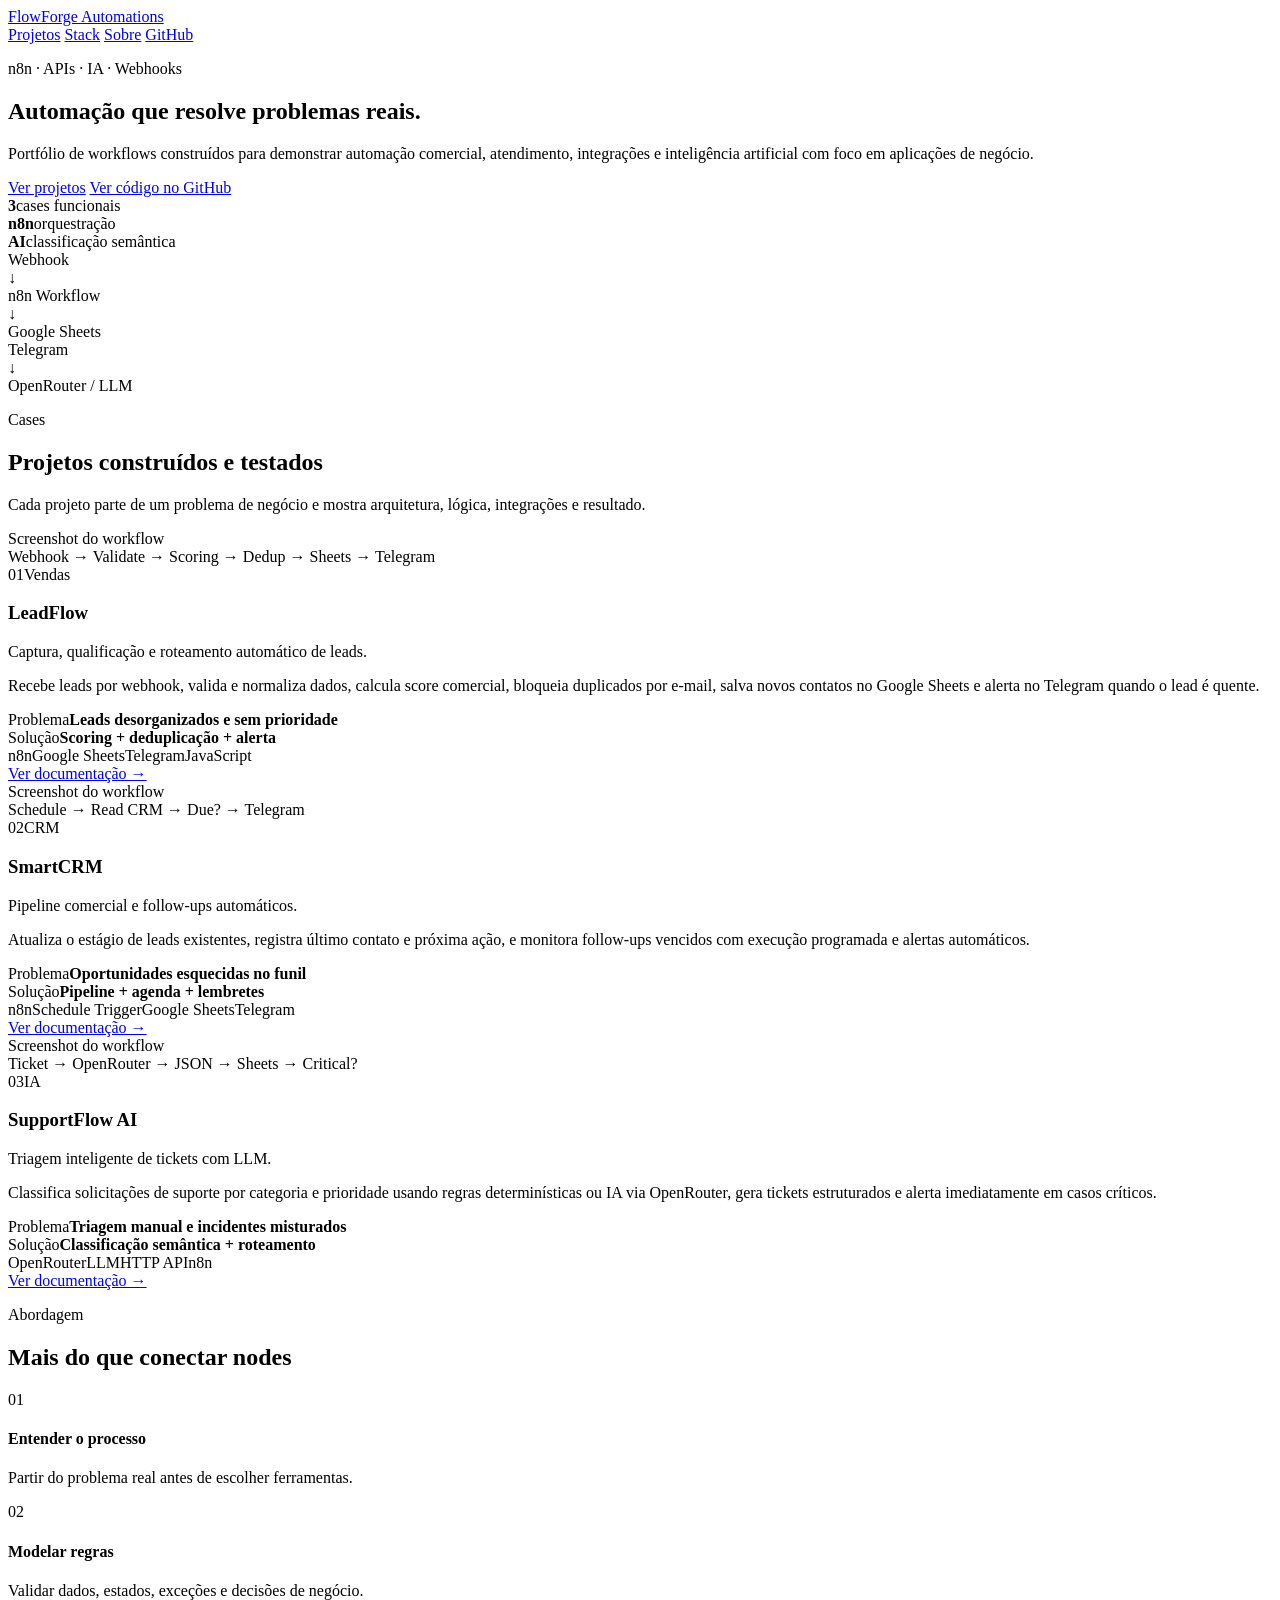
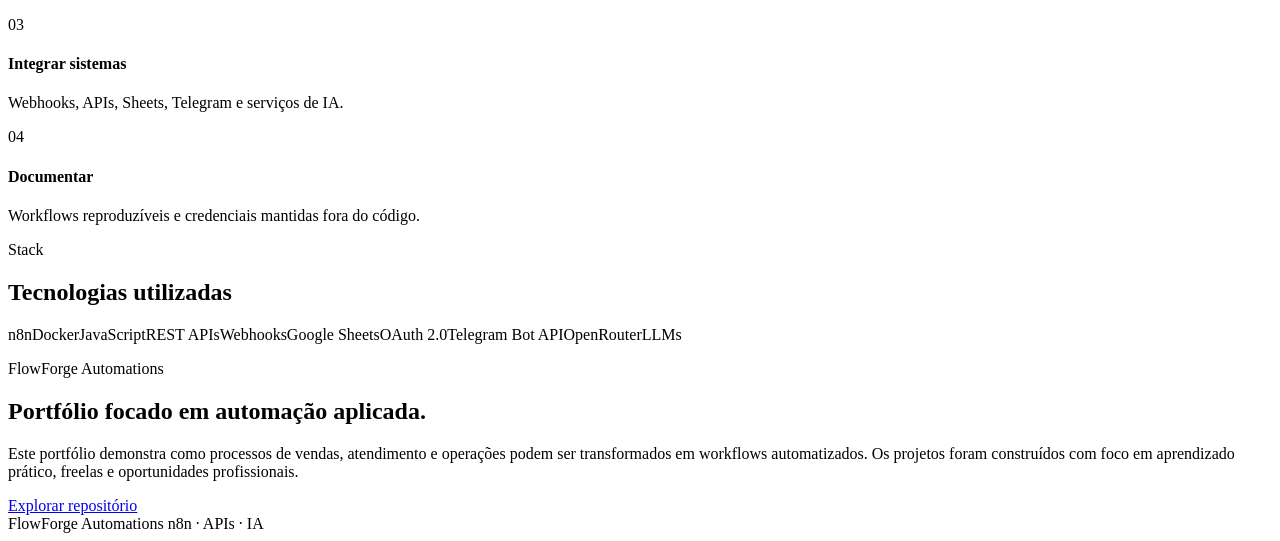
==== index.html @ 67707828 "add FlowForge portfolio website" ====
<!doctype html>
<html lang="pt-BR">
<head>
  <meta charset="utf-8" />
  <meta name="viewport" content="width=device-width, initial-scale=1" />
  <meta name="description" content="FlowForge Automations — portfólio de automações com n8n, integrações, APIs e IA." />
  <title>FlowForge Automations</title>
  <link rel="preconnect" href="https://fonts.googleapis.com">
  <link rel="preconnect" href="https://fonts.gstatic.com" crossorigin>
  <link href="https://fonts.googleapis.com/css2?family=Inter:wght@400;500;600;700;800&display=swap" rel="stylesheet">
  <link rel="stylesheet" href="styles.css" />
</head>
<body>
  <header class="topbar">
    <a class="brand" href="#top">FlowForge <span>Automations</span></a>
    <nav>
      <a href="#projetos">Projetos</a>
      <a href="#stack">Stack</a>
      <a href="#sobre">Sobre</a>
      <a class="nav-cta" href="https://github.com/hugo-flores-alves/portfoliohugodev" target="_blank" rel="noreferrer">GitHub</a>
    </nav>
  </header>

  <main id="top">
    <section class="hero section">
      <div class="hero-copy">
        <p class="eyebrow">n8n · APIs · IA · Webhooks</p>
        <h1>Automação que resolve <span>problemas reais.</span></h1>
        <p class="hero-text">Portfólio de workflows construídos para demonstrar automação comercial, atendimento, integrações e inteligência artificial com foco em aplicações de negócio.</p>
        <div class="hero-actions">
          <a class="button primary" href="#projetos">Ver projetos</a>
          <a class="button ghost" href="https://github.com/hugo-flores-alves/portfoliohugodev" target="_blank" rel="noreferrer">Ver código no GitHub</a>
        </div>
        <div class="hero-stats">
          <div><strong>3</strong><span>cases funcionais</span></div>
          <div><strong>n8n</strong><span>orquestração</span></div>
          <div><strong>AI</strong><span>classificação semântica</span></div>
        </div>
      </div>
      <div class="hero-panel" aria-label="Arquitetura resumida">
        <div class="terminal-head"><span></span><span></span><span></span></div>
        <div class="flow-diagram">
          <div class="flow-node">Webhook</div><div class="flow-arrow">↓</div>
          <div class="flow-node accent">n8n Workflow</div><div class="flow-arrow">↓</div>
          <div class="flow-row"><div class="flow-node small">Google Sheets</div><div class="flow-node small">Telegram</div></div>
          <div class="flow-arrow">↓</div>
          <div class="flow-node ai">OpenRouter / LLM</div>
        </div>
      </div>
    </section>

    <section class="section section-title" id="projetos">
      <p class="eyebrow">Cases</p>
      <h2>Projetos construídos e testados</h2>
      <p>Cada projeto parte de um problema de negócio e mostra arquitetura, lógica, integrações e resultado.</p>
    </section>

    <section class="projects section">
      <article class="project-card featured">
        <div class="project-visual visual-lead">
          <div class="shot-label">Screenshot do workflow</div>
          <div class="mock-flow">Webhook → Validate → Scoring → Dedup → Sheets → Telegram</div>
        </div>
        <div class="project-content">
          <div class="project-topline"><span class="project-index">01</span><span class="badge">Vendas</span></div>
          <h3>LeadFlow</h3>
          <p class="project-subtitle">Captura, qualificação e roteamento automático de leads.</p>
          <p>Recebe leads por webhook, valida e normaliza dados, calcula score comercial, bloqueia duplicados por e-mail, salva novos contatos no Google Sheets e alerta no Telegram quando o lead é quente.</p>
          <div class="case-grid">
            <div><span>Problema</span><strong>Leads desorganizados e sem prioridade</strong></div>
            <div><span>Solução</span><strong>Scoring + deduplicação + alerta</strong></div>
          </div>
          <div class="tags"><span>n8n</span><span>Google Sheets</span><span>Telegram</span><span>JavaScript</span></div>
          <a class="project-link" href="projects/leadflow/" target="_blank">Ver documentação →</a>
        </div>
      </article>

      <article class="project-card">
        <div class="project-visual visual-crm">
          <div class="shot-label">Screenshot do workflow</div>
          <div class="mock-flow">Schedule → Read CRM → Due? → Telegram</div>
        </div>
        <div class="project-content">
          <div class="project-topline"><span class="project-index">02</span><span class="badge">CRM</span></div>
          <h3>SmartCRM</h3>
          <p class="project-subtitle">Pipeline comercial e follow-ups automáticos.</p>
          <p>Atualiza o estágio de leads existentes, registra último contato e próxima ação, e monitora follow-ups vencidos com execução programada e alertas automáticos.</p>
          <div class="case-grid">
            <div><span>Problema</span><strong>Oportunidades esquecidas no funil</strong></div>
            <div><span>Solução</span><strong>Pipeline + agenda + lembretes</strong></div>
          </div>
          <div class="tags"><span>n8n</span><span>Schedule Trigger</span><span>Google Sheets</span><span>Telegram</span></div>
          <a class="project-link" href="projects/smartcrm/" target="_blank">Ver documentação →</a>
        </div>
      </article>

      <article class="project-card">
        <div class="project-visual visual-ai">
          <div class="shot-label">Screenshot do workflow</div>
          <div class="mock-flow">Ticket → OpenRouter → JSON → Sheets → Critical?</div>
        </div>
        <div class="project-content">
          <div class="project-topline"><span class="project-index">03</span><span class="badge ai-badge">IA</span></div>
          <h3>SupportFlow AI</h3>
          <p class="project-subtitle">Triagem inteligente de tickets com LLM.</p>
          <p>Classifica solicitações de suporte por categoria e prioridade usando regras determinísticas ou IA via OpenRouter, gera tickets estruturados e alerta imediatamente em casos críticos.</p>
          <div class="case-grid">
            <div><span>Problema</span><strong>Triagem manual e incidentes misturados</strong></div>
            <div><span>Solução</span><strong>Classificação semântica + roteamento</strong></div>
          </div>
          <div class="tags"><span>OpenRouter</span><span>LLM</span><span>HTTP API</span><span>n8n</span></div>
          <a class="project-link" href="projects/supportflow/" target="_blank">Ver documentação →</a>
        </div>
      </article>
    </section>

    <section class="section comparison">
      <div>
        <p class="eyebrow">Abordagem</p>
        <h2>Mais do que conectar nodes</h2>
      </div>
      <div class="comparison-grid">
        <div><span>01</span><h4>Entender o processo</h4><p>Partir do problema real antes de escolher ferramentas.</p></div>
        <div><span>02</span><h4>Modelar regras</h4><p>Validar dados, estados, exceções e decisões de negócio.</p></div>
        <div><span>03</span><h4>Integrar sistemas</h4><p>Webhooks, APIs, Sheets, Telegram e serviços de IA.</p></div>
        <div><span>04</span><h4>Documentar</h4><p>Workflows reproduzíveis e credenciais mantidas fora do código.</p></div>
      </div>
    </section>

    <section class="section stack" id="stack">
      <p class="eyebrow">Stack</p>
      <h2>Tecnologias utilizadas</h2>
      <div class="stack-list">
        <span>n8n</span><span>Docker</span><span>JavaScript</span><span>REST APIs</span><span>Webhooks</span><span>Google Sheets</span><span>OAuth 2.0</span><span>Telegram Bot API</span><span>OpenRouter</span><span>LLMs</span>
      </div>
    </section>

    <section class="section about" id="sobre">
      <div>
        <p class="eyebrow">FlowForge Automations</p>
        <h2>Portfólio focado em automação aplicada.</h2>
      </div>
      <div>
        <p>Este portfólio demonstra como processos de vendas, atendimento e operações podem ser transformados em workflows automatizados. Os projetos foram construídos com foco em aprendizado prático, freelas e oportunidades profissionais.</p>
        <a class="button primary" href="https://github.com/hugo-flores-alves/portfoliohugodev" target="_blank" rel="noreferrer">Explorar repositório</a>
      </div>
    </section>
  </main>

  <footer>
    <span>FlowForge Automations</span>
    <span>n8n · APIs · IA</span>
  </footer>
  <script src="script.js"></script>
</body>
</html>
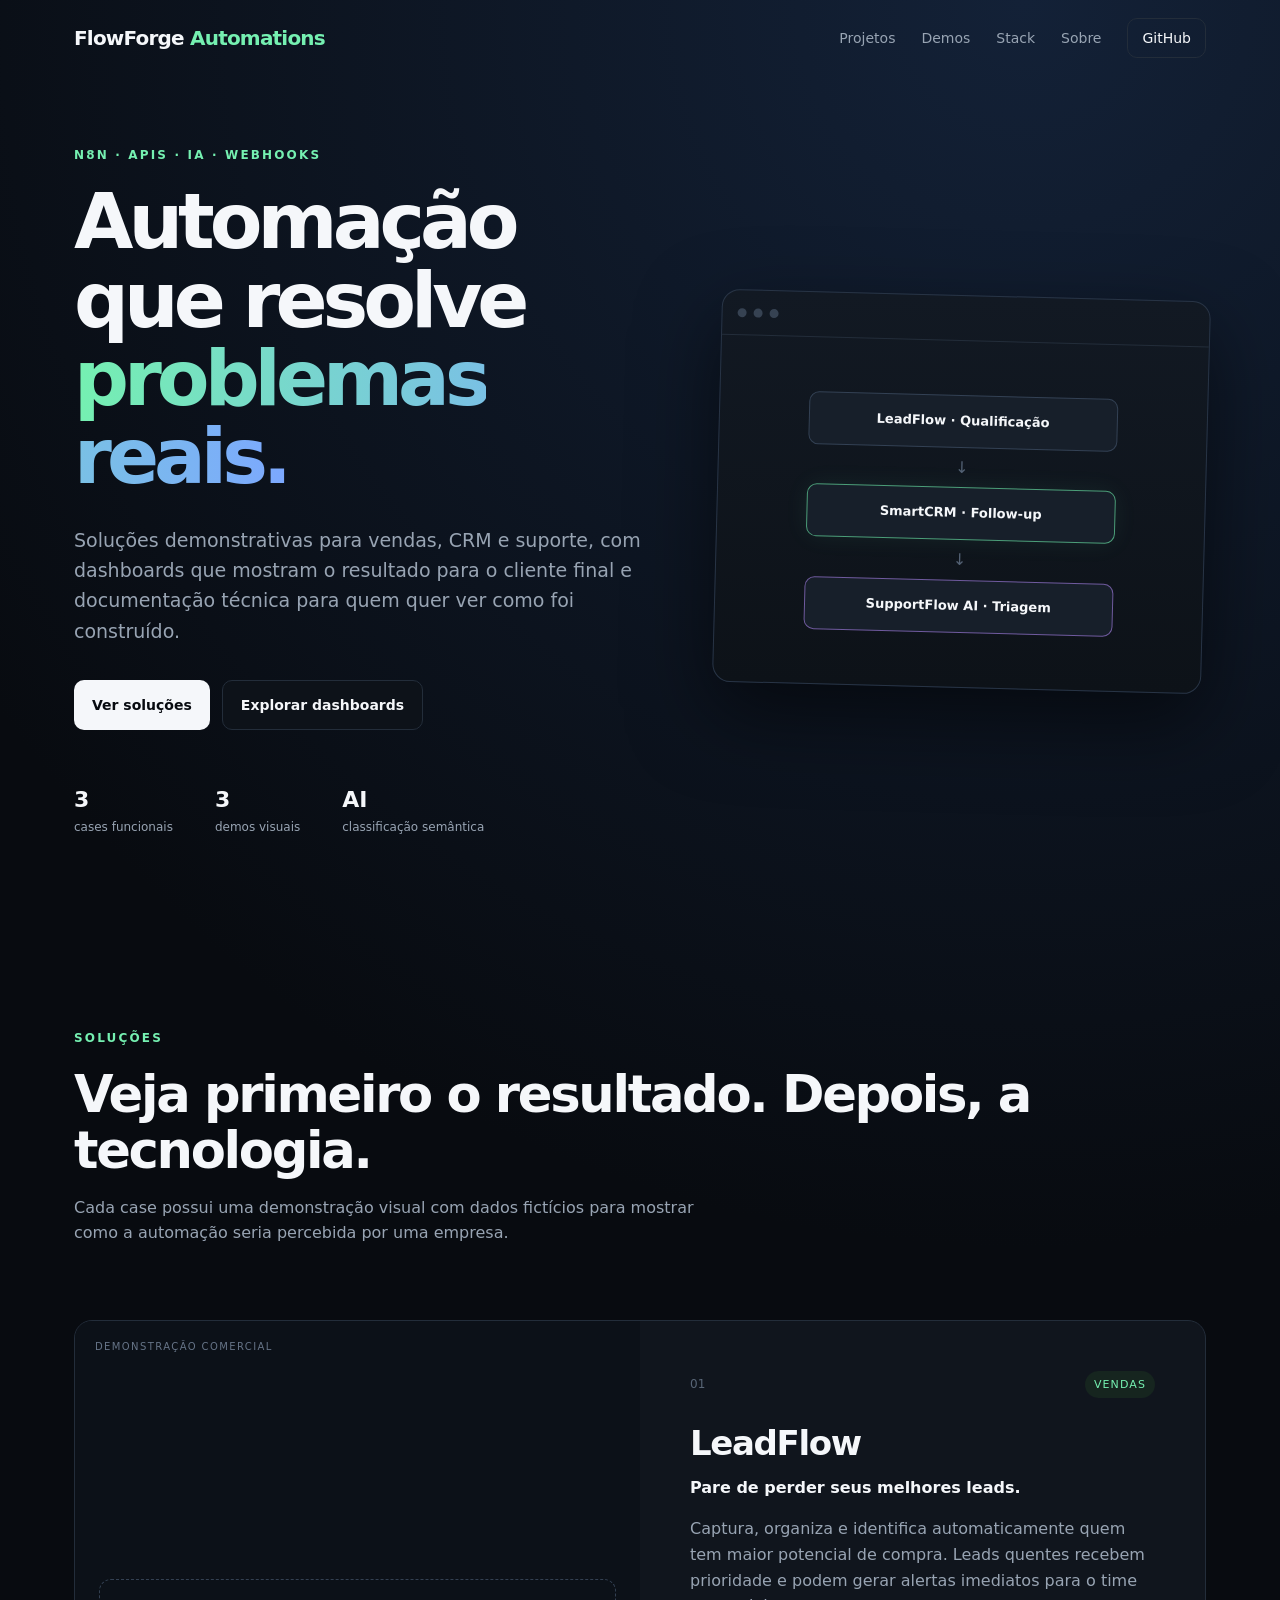
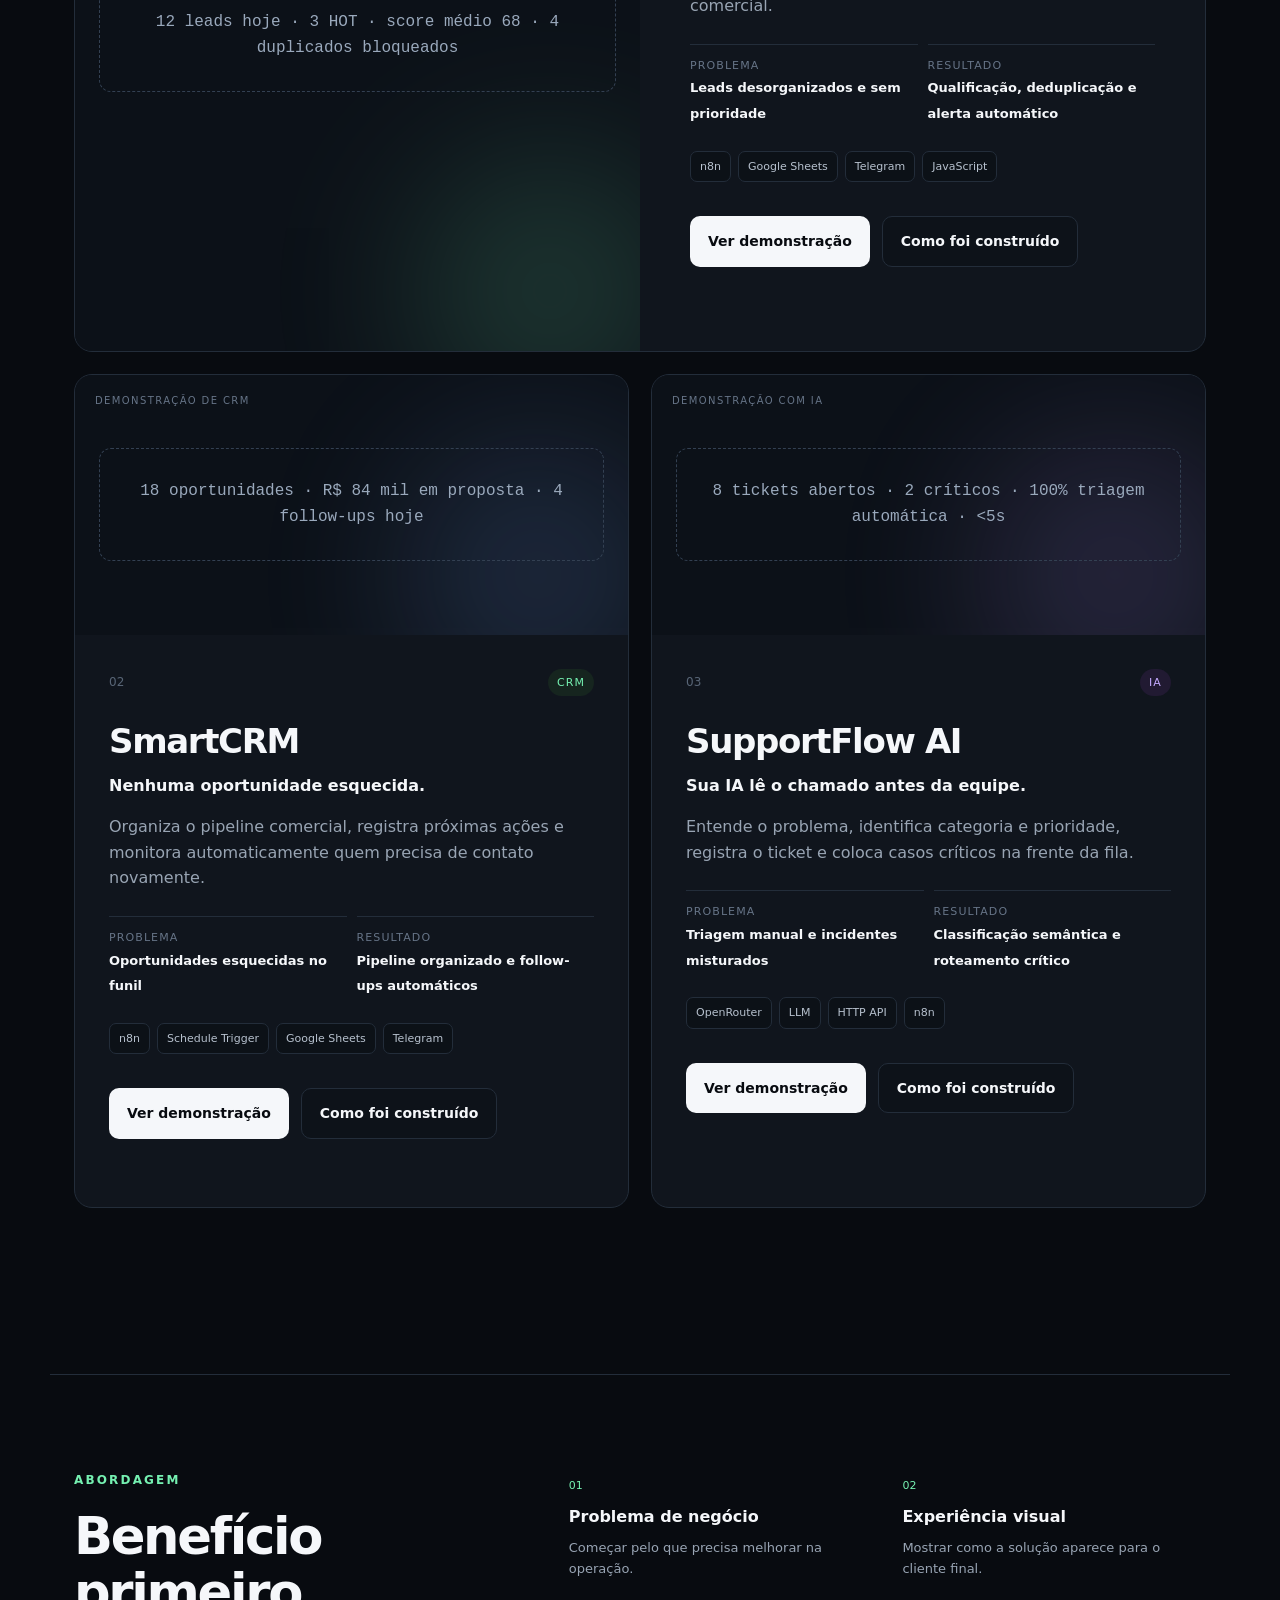
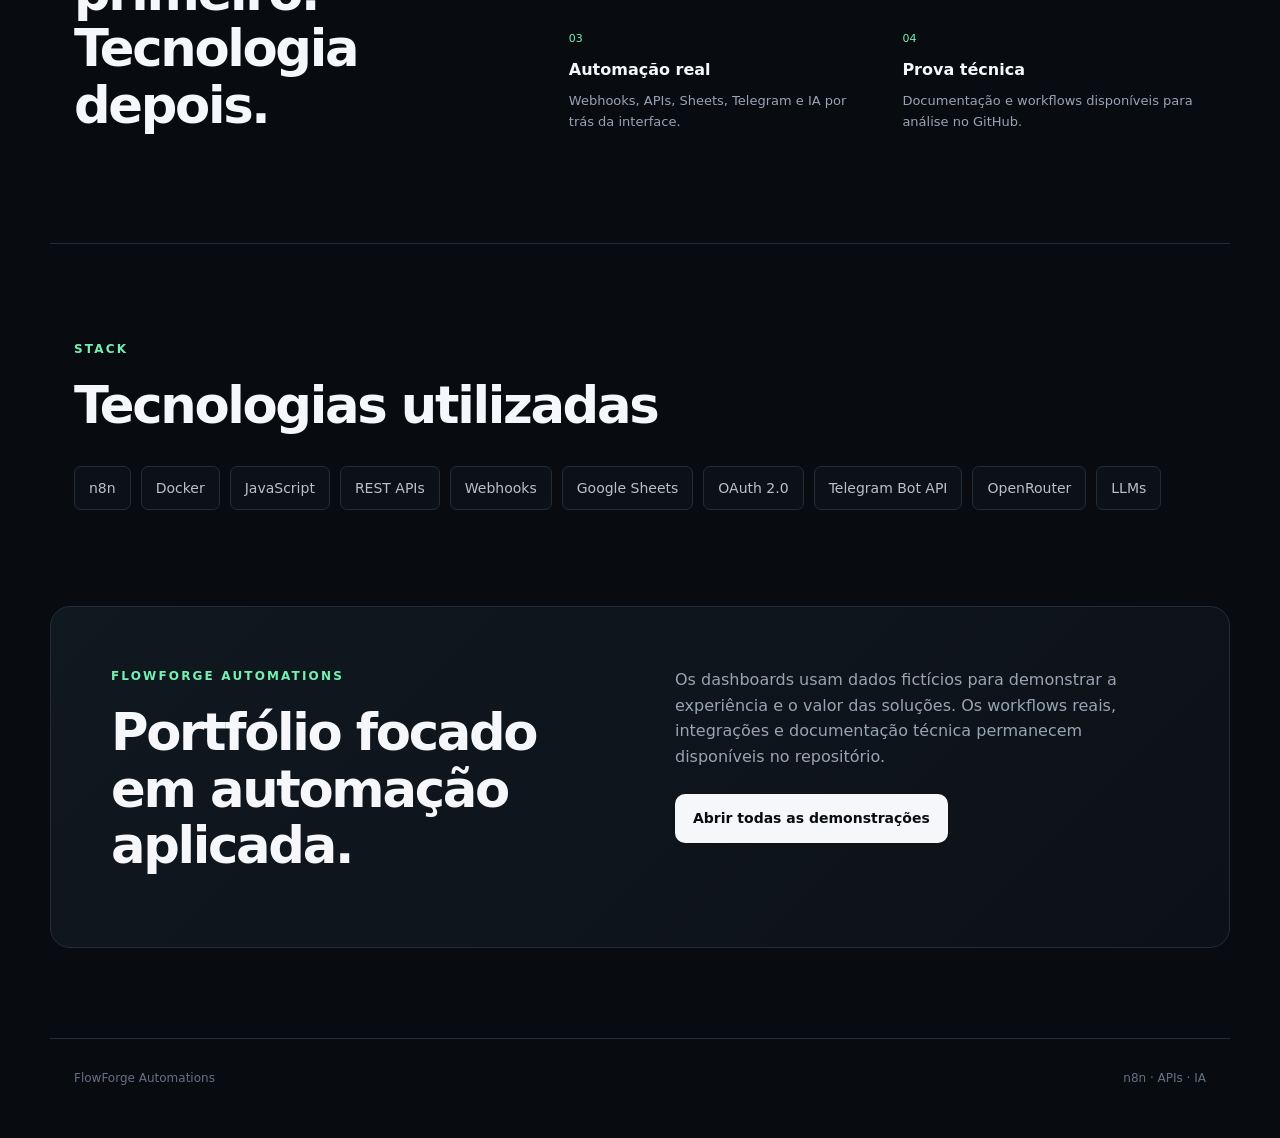
==== commit 79c50426: "integrate interactive dashboards into homepage" ====
--- a/index.html
+++ b/index.html
@@ -15,6 +15,7 @@
     <a class="brand" href="#top">FlowForge <span>Automations</span></a>
     <nav>
       <a href="#projetos">Projetos</a>
+      <a href="demos/">Demos</a>
       <a href="#stack">Stack</a>
       <a href="#sobre">Sobre</a>
       <a class="nav-cta" href="https://github.com/hugo-flores-alves/portfoliohugodev" target="_blank" rel="noreferrer">GitHub</a>
@@ -26,131 +27,117 @@
       <div class="hero-copy">
         <p class="eyebrow">n8n · APIs · IA · Webhooks</p>
         <h1>Automação que resolve <span>problemas reais.</span></h1>
-        <p class="hero-text">Portfólio de workflows construídos para demonstrar automação comercial, atendimento, integrações e inteligência artificial com foco em aplicações de negócio.</p>
+        <p class="hero-text">Soluções demonstrativas para vendas, CRM e suporte, com dashboards que mostram o resultado para o cliente final e documentação técnica para quem quer ver como foi construído.</p>
         <div class="hero-actions">
-          <a class="button primary" href="#projetos">Ver projetos</a>
-          <a class="button ghost" href="https://github.com/hugo-flores-alves/portfoliohugodev" target="_blank" rel="noreferrer">Ver código no GitHub</a>
+          <a class="button primary" href="#projetos">Ver soluções</a>
+          <a class="button ghost" href="demos/">Explorar dashboards</a>
         </div>
         <div class="hero-stats">
           <div><strong>3</strong><span>cases funcionais</span></div>
-          <div><strong>n8n</strong><span>orquestração</span></div>
+          <div><strong>3</strong><span>demos visuais</span></div>
           <div><strong>AI</strong><span>classificação semântica</span></div>
         </div>
       </div>
-      <div class="hero-panel" aria-label="Arquitetura resumida">
+      <div class="hero-panel" aria-label="Resumo das soluções">
         <div class="terminal-head"><span></span><span></span><span></span></div>
         <div class="flow-diagram">
-          <div class="flow-node">Webhook</div><div class="flow-arrow">↓</div>
-          <div class="flow-node accent">n8n Workflow</div><div class="flow-arrow">↓</div>
-          <div class="flow-row"><div class="flow-node small">Google Sheets</div><div class="flow-node small">Telegram</div></div>
-          <div class="flow-arrow">↓</div>
-          <div class="flow-node ai">OpenRouter / LLM</div>
+          <div class="flow-node">LeadFlow · Qualificação</div><div class="flow-arrow">↓</div>
+          <div class="flow-node accent">SmartCRM · Follow-up</div><div class="flow-arrow">↓</div>
+          <div class="flow-node ai">SupportFlow AI · Triagem</div>
         </div>
       </div>
     </section>
 
     <section class="section section-title" id="projetos">
-      <p class="eyebrow">Cases</p>
-      <h2>Projetos construídos e testados</h2>
-      <p>Cada projeto parte de um problema de negócio e mostra arquitetura, lógica, integrações e resultado.</p>
+      <p class="eyebrow">Soluções</p>
+      <h2>Veja primeiro o resultado. Depois, a tecnologia.</h2>
+      <p>Cada case possui uma demonstração visual com dados fictícios para mostrar como a automação seria percebida por uma empresa.</p>
     </section>
 
     <section class="projects section">
       <article class="project-card featured">
         <div class="project-visual visual-lead">
-          <div class="shot-label">Screenshot do workflow</div>
-          <div class="mock-flow">Webhook → Validate → Scoring → Dedup → Sheets → Telegram</div>
+          <div class="shot-label">Demonstração comercial</div>
+          <div class="mock-flow">12 leads hoje · 3 HOT · score médio 68 · 4 duplicados bloqueados</div>
         </div>
         <div class="project-content">
           <div class="project-topline"><span class="project-index">01</span><span class="badge">Vendas</span></div>
           <h3>LeadFlow</h3>
-          <p class="project-subtitle">Captura, qualificação e roteamento automático de leads.</p>
-          <p>Recebe leads por webhook, valida e normaliza dados, calcula score comercial, bloqueia duplicados por e-mail, salva novos contatos no Google Sheets e alerta no Telegram quando o lead é quente.</p>
+          <p class="project-subtitle">Pare de perder seus melhores leads.</p>
+          <p>Captura, organiza e identifica automaticamente quem tem maior potencial de compra. Leads quentes recebem prioridade e podem gerar alertas imediatos para o time comercial.</p>
           <div class="case-grid">
             <div><span>Problema</span><strong>Leads desorganizados e sem prioridade</strong></div>
-            <div><span>Solução</span><strong>Scoring + deduplicação + alerta</strong></div>
+            <div><span>Resultado</span><strong>Qualificação, deduplicação e alerta automático</strong></div>
           </div>
           <div class="tags"><span>n8n</span><span>Google Sheets</span><span>Telegram</span><span>JavaScript</span></div>
-          <a class="project-link" href="projects/leadflow/" target="_blank">Ver documentação →</a>
+          <div class="hero-actions">
+            <a class="button primary" href="demos/leadflow.html">Ver demonstração</a>
+            <a class="button ghost" href="projects/leadflow/" target="_blank">Como foi construído</a>
+          </div>
         </div>
       </article>
 
       <article class="project-card">
         <div class="project-visual visual-crm">
-          <div class="shot-label">Screenshot do workflow</div>
-          <div class="mock-flow">Schedule → Read CRM → Due? → Telegram</div>
+          <div class="shot-label">Demonstração de CRM</div>
+          <div class="mock-flow">18 oportunidades · R$ 84 mil em proposta · 4 follow-ups hoje</div>
         </div>
         <div class="project-content">
           <div class="project-topline"><span class="project-index">02</span><span class="badge">CRM</span></div>
           <h3>SmartCRM</h3>
-          <p class="project-subtitle">Pipeline comercial e follow-ups automáticos.</p>
-          <p>Atualiza o estágio de leads existentes, registra último contato e próxima ação, e monitora follow-ups vencidos com execução programada e alertas automáticos.</p>
+          <p class="project-subtitle">Nenhuma oportunidade esquecida.</p>
+          <p>Organiza o pipeline comercial, registra próximas ações e monitora automaticamente quem precisa de contato novamente.</p>
           <div class="case-grid">
             <div><span>Problema</span><strong>Oportunidades esquecidas no funil</strong></div>
-            <div><span>Solução</span><strong>Pipeline + agenda + lembretes</strong></div>
+            <div><span>Resultado</span><strong>Pipeline organizado e follow-ups automáticos</strong></div>
           </div>
           <div class="tags"><span>n8n</span><span>Schedule Trigger</span><span>Google Sheets</span><span>Telegram</span></div>
-          <a class="project-link" href="projects/smartcrm/" target="_blank">Ver documentação →</a>
+          <div class="hero-actions">
+            <a class="button primary" href="demos/smartcrm.html">Ver demonstração</a>
+            <a class="button ghost" href="projects/smartcrm/" target="_blank">Como foi construído</a>
+          </div>
         </div>
       </article>
 
       <article class="project-card">
         <div class="project-visual visual-ai">
-          <div class="shot-label">Screenshot do workflow</div>
-          <div class="mock-flow">Ticket → OpenRouter → JSON → Sheets → Critical?</div>
+          <div class="shot-label">Demonstração com IA</div>
+          <div class="mock-flow">8 tickets abertos · 2 críticos · 100% triagem automática · &lt;5s</div>
         </div>
         <div class="project-content">
           <div class="project-topline"><span class="project-index">03</span><span class="badge ai-badge">IA</span></div>
           <h3>SupportFlow AI</h3>
-          <p class="project-subtitle">Triagem inteligente de tickets com LLM.</p>
-          <p>Classifica solicitações de suporte por categoria e prioridade usando regras determinísticas ou IA via OpenRouter, gera tickets estruturados e alerta imediatamente em casos críticos.</p>
+          <p class="project-subtitle">Sua IA lê o chamado antes da equipe.</p>
+          <p>Entende o problema, identifica categoria e prioridade, registra o ticket e coloca casos críticos na frente da fila.</p>
           <div class="case-grid">
             <div><span>Problema</span><strong>Triagem manual e incidentes misturados</strong></div>
-            <div><span>Solução</span><strong>Classificação semântica + roteamento</strong></div>
+            <div><span>Resultado</span><strong>Classificação semântica e roteamento crítico</strong></div>
           </div>
           <div class="tags"><span>OpenRouter</span><span>LLM</span><span>HTTP API</span><span>n8n</span></div>
-          <a class="project-link" href="projects/supportflow/" target="_blank">Ver documentação →</a>
+          <div class="hero-actions">
+            <a class="button primary" href="demos/supportflow.html">Ver demonstração</a>
+            <a class="button ghost" href="projects/supportflow/" target="_blank">Como foi construído</a>
+          </div>
         </div>
       </article>
     </section>
 
     <section class="section comparison">
-      <div>
-        <p class="eyebrow">Abordagem</p>
-        <h2>Mais do que conectar nodes</h2>
-      </div>
+      <div><p class="eyebrow">Abordagem</p><h2>Benefício primeiro. Tecnologia depois.</h2></div>
       <div class="comparison-grid">
-        <div><span>01</span><h4>Entender o processo</h4><p>Partir do problema real antes de escolher ferramentas.</p></div>
-        <div><span>02</span><h4>Modelar regras</h4><p>Validar dados, estados, exceções e decisões de negócio.</p></div>
-        <div><span>03</span><h4>Integrar sistemas</h4><p>Webhooks, APIs, Sheets, Telegram e serviços de IA.</p></div>
-        <div><span>04</span><h4>Documentar</h4><p>Workflows reproduzíveis e credenciais mantidas fora do código.</p></div>
+        <div><span>01</span><h4>Problema de negócio</h4><p>Começar pelo que precisa melhorar na operação.</p></div>
+        <div><span>02</span><h4>Experiência visual</h4><p>Mostrar como a solução aparece para o cliente final.</p></div>
+        <div><span>03</span><h4>Automação real</h4><p>Webhooks, APIs, Sheets, Telegram e IA por trás da interface.</p></div>
+        <div><span>04</span><h4>Prova técnica</h4><p>Documentação e workflows disponíveis para análise no GitHub.</p></div>
       </div>
     </section>
 
-    <section class="section stack" id="stack">
-      <p class="eyebrow">Stack</p>
-      <h2>Tecnologias utilizadas</h2>
-      <div class="stack-list">
-        <span>n8n</span><span>Docker</span><span>JavaScript</span><span>REST APIs</span><span>Webhooks</span><span>Google Sheets</span><span>OAuth 2.0</span><span>Telegram Bot API</span><span>OpenRouter</span><span>LLMs</span>
-      </div>
-    </section>
+    <section class="section stack" id="stack"><p class="eyebrow">Stack</p><h2>Tecnologias utilizadas</h2><div class="stack-list"><span>n8n</span><span>Docker</span><span>JavaScript</span><span>REST APIs</span><span>Webhooks</span><span>Google Sheets</span><span>OAuth 2.0</span><span>Telegram Bot API</span><span>OpenRouter</span><span>LLMs</span></div></section>
 
-    <section class="section about" id="sobre">
-      <div>
-        <p class="eyebrow">FlowForge Automations</p>
-        <h2>Portfólio focado em automação aplicada.</h2>
-      </div>
-      <div>
-        <p>Este portfólio demonstra como processos de vendas, atendimento e operações podem ser transformados em workflows automatizados. Os projetos foram construídos com foco em aprendizado prático, freelas e oportunidades profissionais.</p>
-        <a class="button primary" href="https://github.com/hugo-flores-alves/portfoliohugodev" target="_blank" rel="noreferrer">Explorar repositório</a>
-      </div>
-    </section>
+    <section class="section about" id="sobre"><div><p class="eyebrow">FlowForge Automations</p><h2>Portfólio focado em automação aplicada.</h2></div><div><p>Os dashboards usam dados fictícios para demonstrar a experiência e o valor das soluções. Os workflows reais, integrações e documentação técnica permanecem disponíveis no repositório.</p><a class="button primary" href="demos/">Abrir todas as demonstrações</a></div></section>
   </main>
 
-  <footer>
-    <span>FlowForge Automations</span>
-    <span>n8n · APIs · IA</span>
-  </footer>
+  <footer><span>FlowForge Automations</span><span>n8n · APIs · IA</span></footer>
   <script src="script.js"></script>
 </body>
 </html>
--- a/styles.css
+++ b/styles.css
@@ -0,0 +1 @@
+:root{--bg:#080b10;--surface:#10151d;--surface2:#151c26;--text:#f5f7fa;--muted:#98a4b3;--line:#232d3a;--green:#75f0b1;--blue:#7ca8ff;--violet:#b595ff;--max:1180px}*{box-sizing:border-box}html{scroll-behavior:smooth}body{margin:0;background:radial-gradient(circle at 80% 0%,#132137 0,transparent 28%),var(--bg);color:var(--text);font-family:Inter,system-ui,sans-serif;line-height:1.6}a{color:inherit;text-decoration:none}.topbar{height:76px;max-width:var(--max);margin:auto;display:flex;align-items:center;justify-content:space-between;padding:0 24px;position:relative;z-index:5}.brand{font-weight:800;letter-spacing:-.04em;font-size:20px}.brand span{color:var(--green)}nav{display:flex;gap:26px;align-items:center;color:var(--muted);font-size:14px}nav a:hover{color:var(--text)}.nav-cta{border:1px solid var(--line);padding:8px 14px;border-radius:10px;color:var(--text)}.section{max-width:var(--max);margin:auto;padding:96px 24px}.hero{min-height:720px;display:grid;grid-template-columns:1.08fr .92fr;gap:70px;align-items:center;padding-top:70px}.eyebrow{text-transform:uppercase;letter-spacing:.18em;font-size:12px;font-weight:700;color:var(--green);margin:0 0 18px}.hero h1{font-size:clamp(48px,6vw,78px);line-height:1.02;letter-spacing:-.065em;margin:0 0 28px;max-width:760px}.hero h1 span{background:linear-gradient(90deg,var(--green),var(--blue));-webkit-background-clip:text;color:transparent}.hero-text{font-size:19px;color:var(--muted);max-width:650px}.hero-actions{display:flex;gap:12px;margin:34px 0}.button{display:inline-flex;align-items:center;justify-content:center;padding:13px 18px;border-radius:10px;font-weight:700;font-size:14px}.primary{background:var(--text);color:#080b10}.primary:hover{transform:translateY(-1px)}.ghost{border:1px solid var(--line);background:#0d1219}.hero-stats{display:flex;gap:42px;margin-top:52px}.hero-stats div{display:flex;flex-direction:column}.hero-stats strong{font-size:22px}.hero-stats span{font-size:12px;color:var(--muted)}.hero-panel{background:linear-gradient(180deg,#121923,#0d1218);border:1px solid #283445;border-radius:18px;box-shadow:0 30px 80px #0008;overflow:hidden;transform:rotate(1.5deg)}.terminal-head{height:45px;border-bottom:1px solid var(--line);display:flex;align-items:center;gap:7px;padding:0 15px}.terminal-head span{width:9px;height:9px;background:#364252;border-radius:50%}.flow-diagram{padding:54px 50px;display:flex;flex-direction:column;align-items:center}.flow-node{width:80%;border:1px solid #334154;background:#171f2a;padding:15px 20px;border-radius:10px;text-align:center;font-size:13px;font-weight:600}.flow-node.accent{border-color:#4b9d78;box-shadow:0 0 25px #75f0b112}.flow-node.ai{border-color:#6f5a9e}.flow-node.small{width:47%}.flow-row{display:flex;width:80%;gap:6%;}.flow-arrow{color:#536174;padding:7px}.section-title{padding-bottom:38px}.section-title h2,.comparison h2,.stack h2,.about h2{font-size:clamp(32px,4vw,52px);letter-spacing:-.045em;line-height:1.1;margin:0 0 14px}.section-title>p:last-child{color:var(--muted);max-width:650px}.projects{padding-top:20px;display:grid;grid-template-columns:1fr 1fr;gap:22px}.project-card{background:var(--surface);border:1px solid var(--line);border-radius:18px;overflow:hidden}.project-card.featured{grid-column:1/-1;display:grid;grid-template-columns:1fr 1fr}.project-visual{min-height:260px;padding:24px;background:#0c1118;display:flex;flex-direction:column;justify-content:center;position:relative;overflow:hidden}.featured .project-visual{min-height:500px}.project-visual:after{content:"";position:absolute;width:280px;height:280px;border-radius:50%;filter:blur(80px);opacity:.16;right:-50px;bottom:-80px}.visual-lead:after{background:var(--green)}.visual-crm:after{background:var(--blue)}.visual-ai:after{background:var(--violet)}.shot-label{position:absolute;top:18px;left:20px;color:#667487;text-transform:uppercase;letter-spacing:.14em;font-size:10px}.mock-flow{font-family:ui-monospace,SFMono-Regular,Menlo,monospace;color:#9aa9bc;border:1px dashed #334052;border-radius:12px;padding:30px 18px;text-align:center;position:relative;z-index:1}.project-content{padding:34px}.featured .project-content{padding:50px}.project-topline{display:flex;justify-content:space-between;align-items:center}.project-index{color:#586576;font-size:12px}.badge{font-size:11px;text-transform:uppercase;letter-spacing:.1em;background:#16251f;color:var(--green);padding:5px 9px;border-radius:20px}.ai-badge{background:#211a32;color:#c4aaff}.project-content h3{font-size:34px;letter-spacing:-.04em;margin:18px 0 4px}.project-subtitle{font-weight:600;margin-top:0}.project-content>p:not(.project-subtitle){color:var(--muted)}.case-grid{display:grid;grid-template-columns:1fr 1fr;gap:10px;margin:25px 0}.case-grid div{border-top:1px solid var(--line);padding-top:12px}.case-grid span{display:block;color:#667487;font-size:11px;text-transform:uppercase;letter-spacing:.1em}.case-grid strong{font-size:13px}.tags{display:flex;flex-wrap:wrap;gap:7px;margin:20px 0}.tags span,.stack-list span{border:1px solid var(--line);background:#0c1117;border-radius:7px;padding:6px 9px;font-size:11px;color:#b7c1ce}.project-link{font-size:13px;font-weight:700;color:var(--green)}.comparison{margin-top:70px;border-top:1px solid var(--line);display:grid;grid-template-columns:.8fr 1.2fr;gap:70px}.comparison-grid{display:grid;grid-template-columns:1fr 1fr;gap:30px}.comparison-grid span{color:var(--green);font-size:11px}.comparison-grid h4{margin:8px 0;font-size:16px}.comparison-grid p{color:var(--muted);font-size:13px;margin:0}.stack{border-top:1px solid var(--line)}.stack-list{display:flex;flex-wrap:wrap;gap:10px;margin-top:32px}.stack-list span{font-size:14px;padding:10px 14px}.about{display:grid;grid-template-columns:1fr 1fr;gap:70px;background:linear-gradient(135deg,#101820,#0c1117);border:1px solid var(--line);border-radius:20px;margin-bottom:90px;padding:60px}.about>div:last-child p{color:var(--muted);margin:0 0 25px}footer{max-width:var(--max);margin:auto;padding:30px 24px 50px;border-top:1px solid var(--line);display:flex;justify-content:space-between;color:#657182;font-size:12px}@media(max-width:850px){nav a:not(.nav-cta){display:none}.hero{grid-template-columns:1fr;min-height:auto;padding-top:70px}.hero-panel{transform:none}.projects{grid-template-columns:1fr}.project-card.featured{display:block}.project-card.featured{grid-column:auto}.featured .project-visual{min-height:300px}.comparison,.about{grid-template-columns:1fr}.comparison-grid{grid-template-columns:1fr 1fr}.hero-stats{gap:20px;justify-content:space-between}.section{padding-top:70px;padding-bottom:70px}}@media(max-width:520px){.hero h1{font-size:46px}.hero-actions{flex-direction:column}.hero-stats{flex-wrap:wrap}.projects{padding-left:14px;padding-right:14px}.project-content,.featured .project-content{padding:26px}.case-grid,.comparison-grid{grid-template-columns:1fr}.about{margin:20px 14px 60px;padding:34px 24px}.flow-diagram{padding:40px 20px}.flow-node,.flow-row{width:94%}}
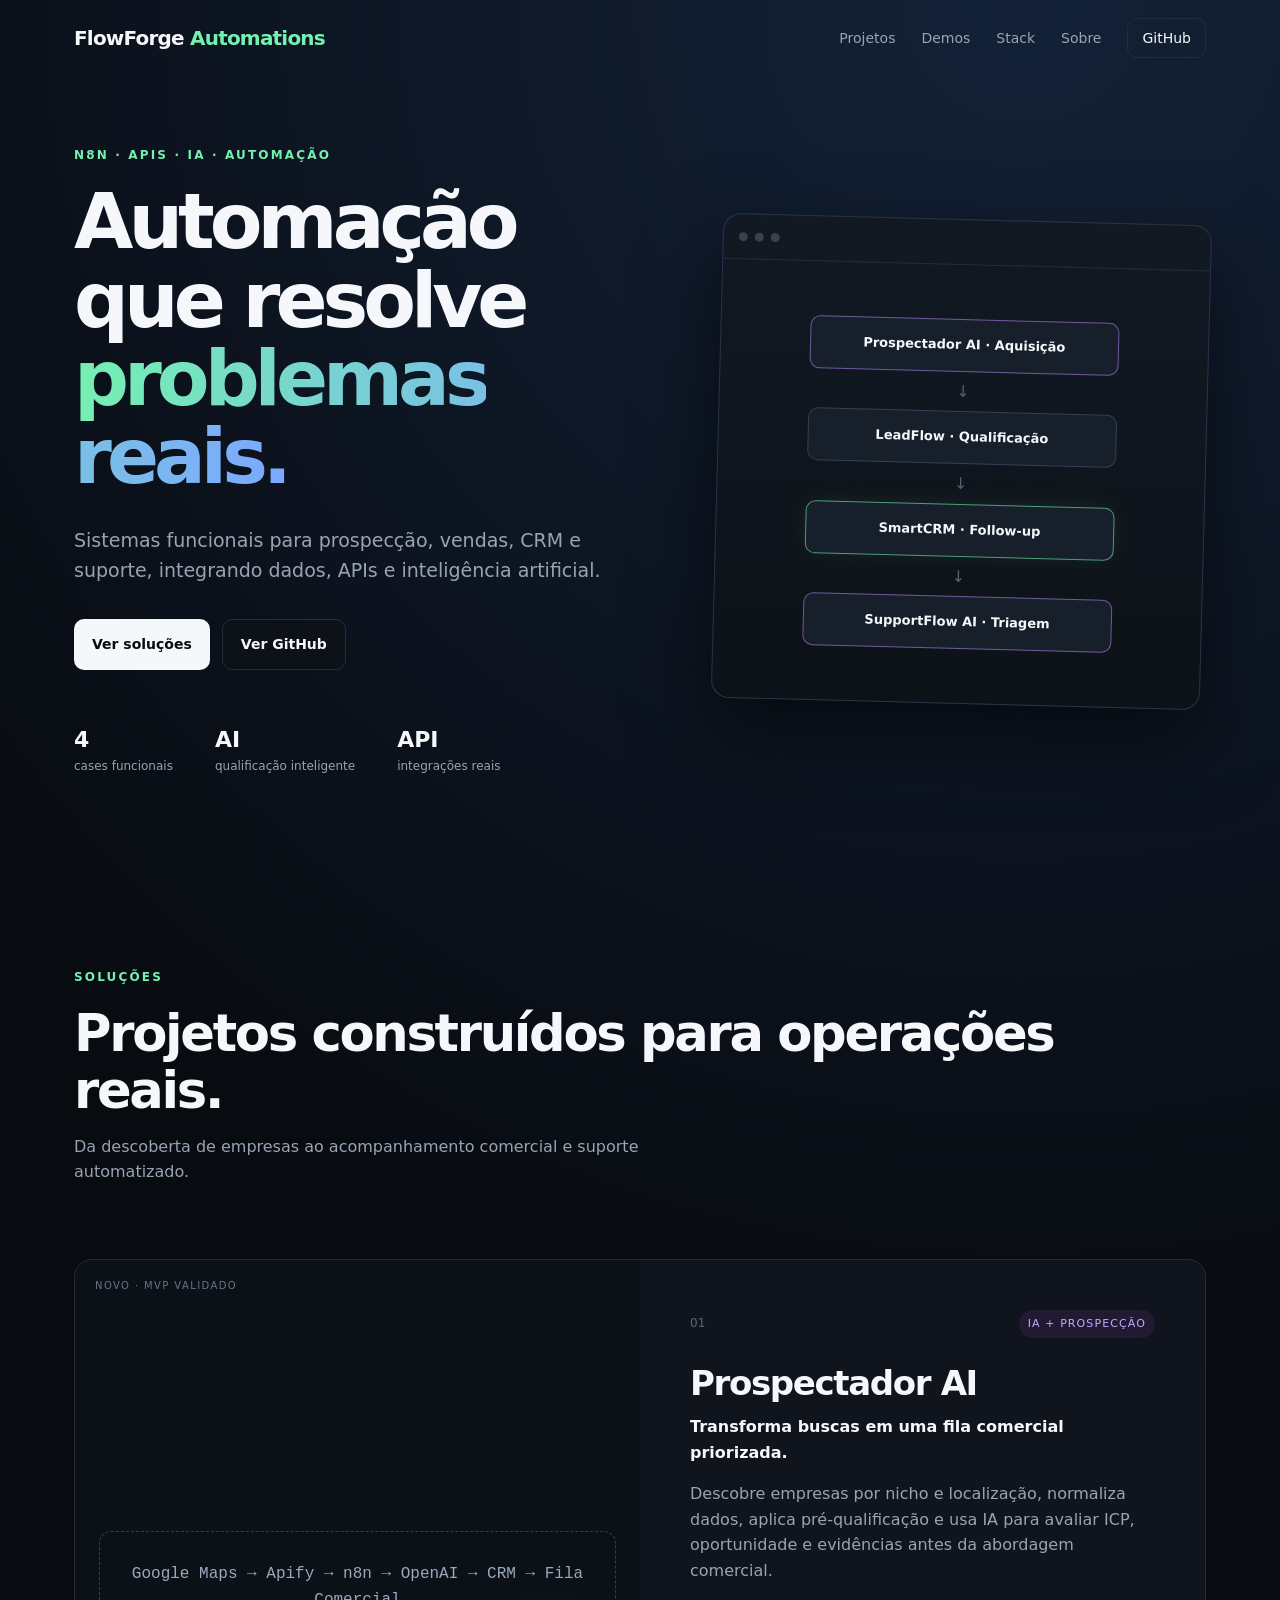
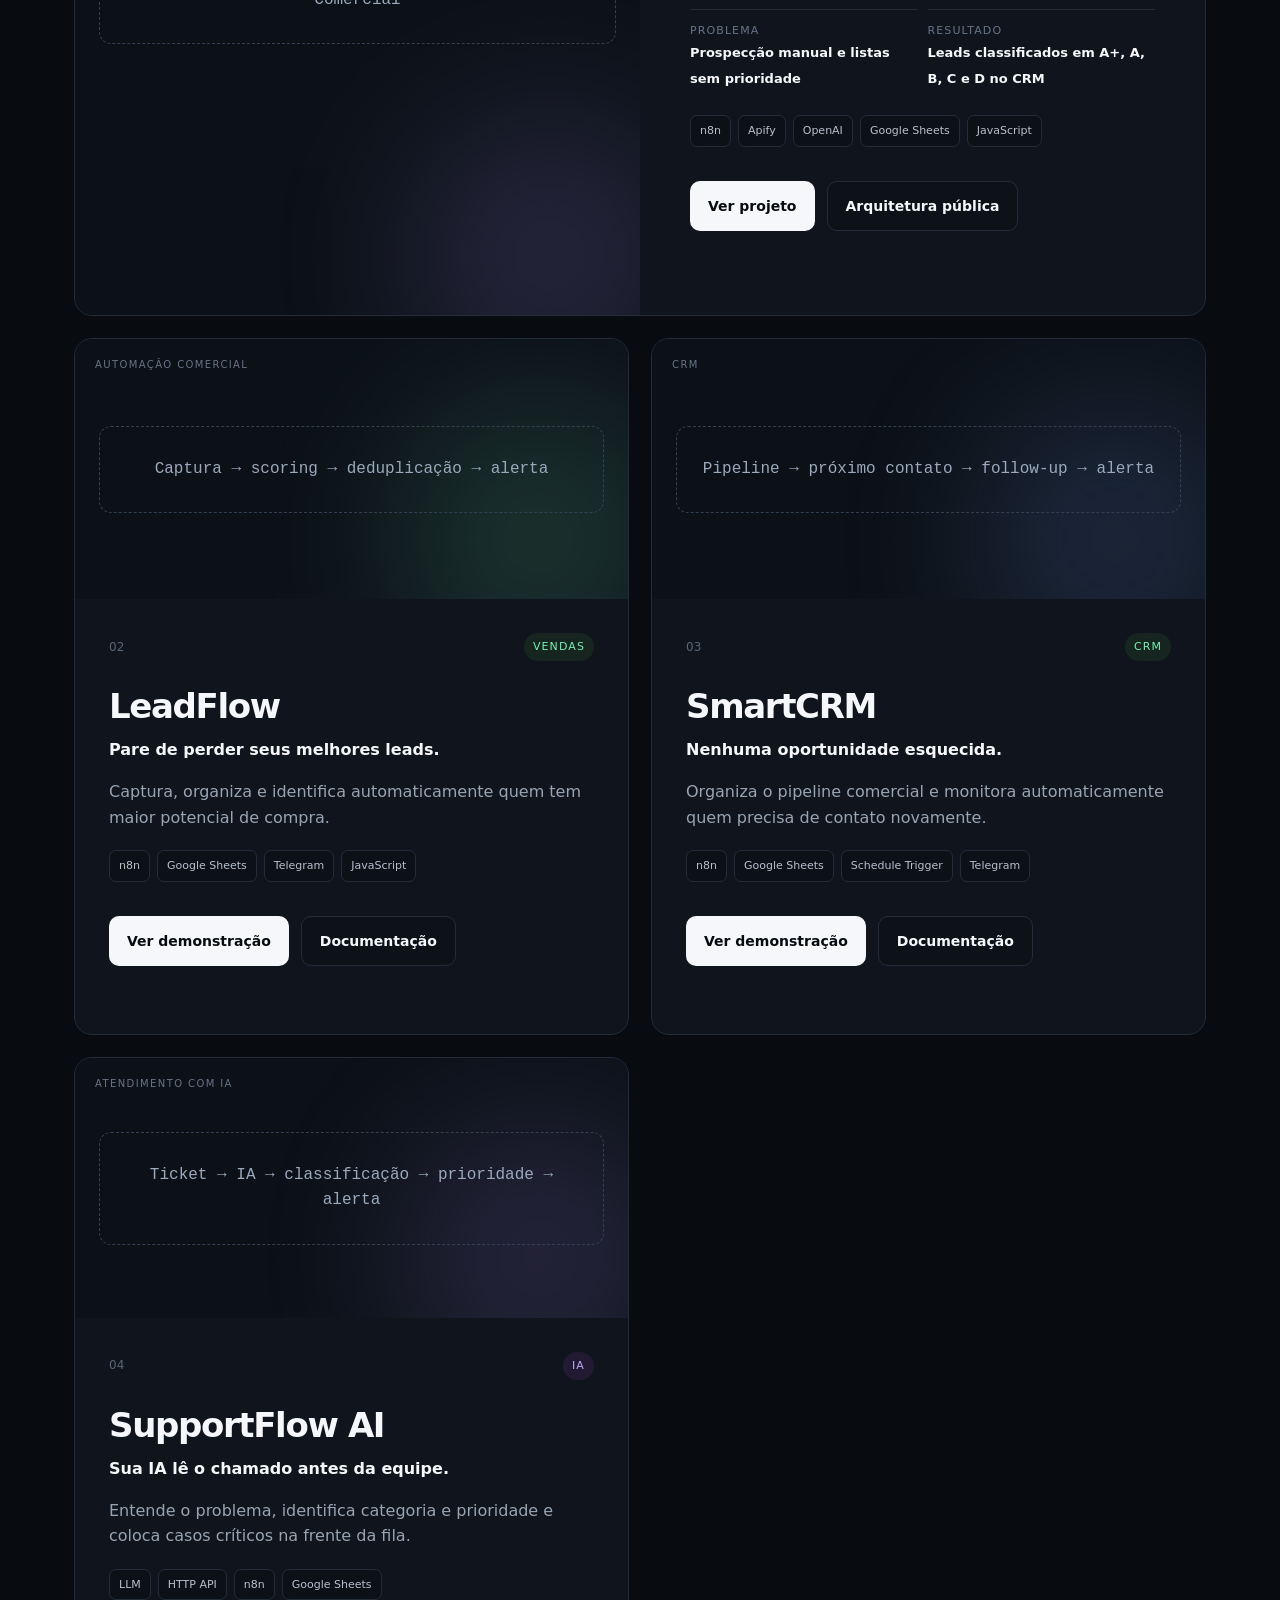
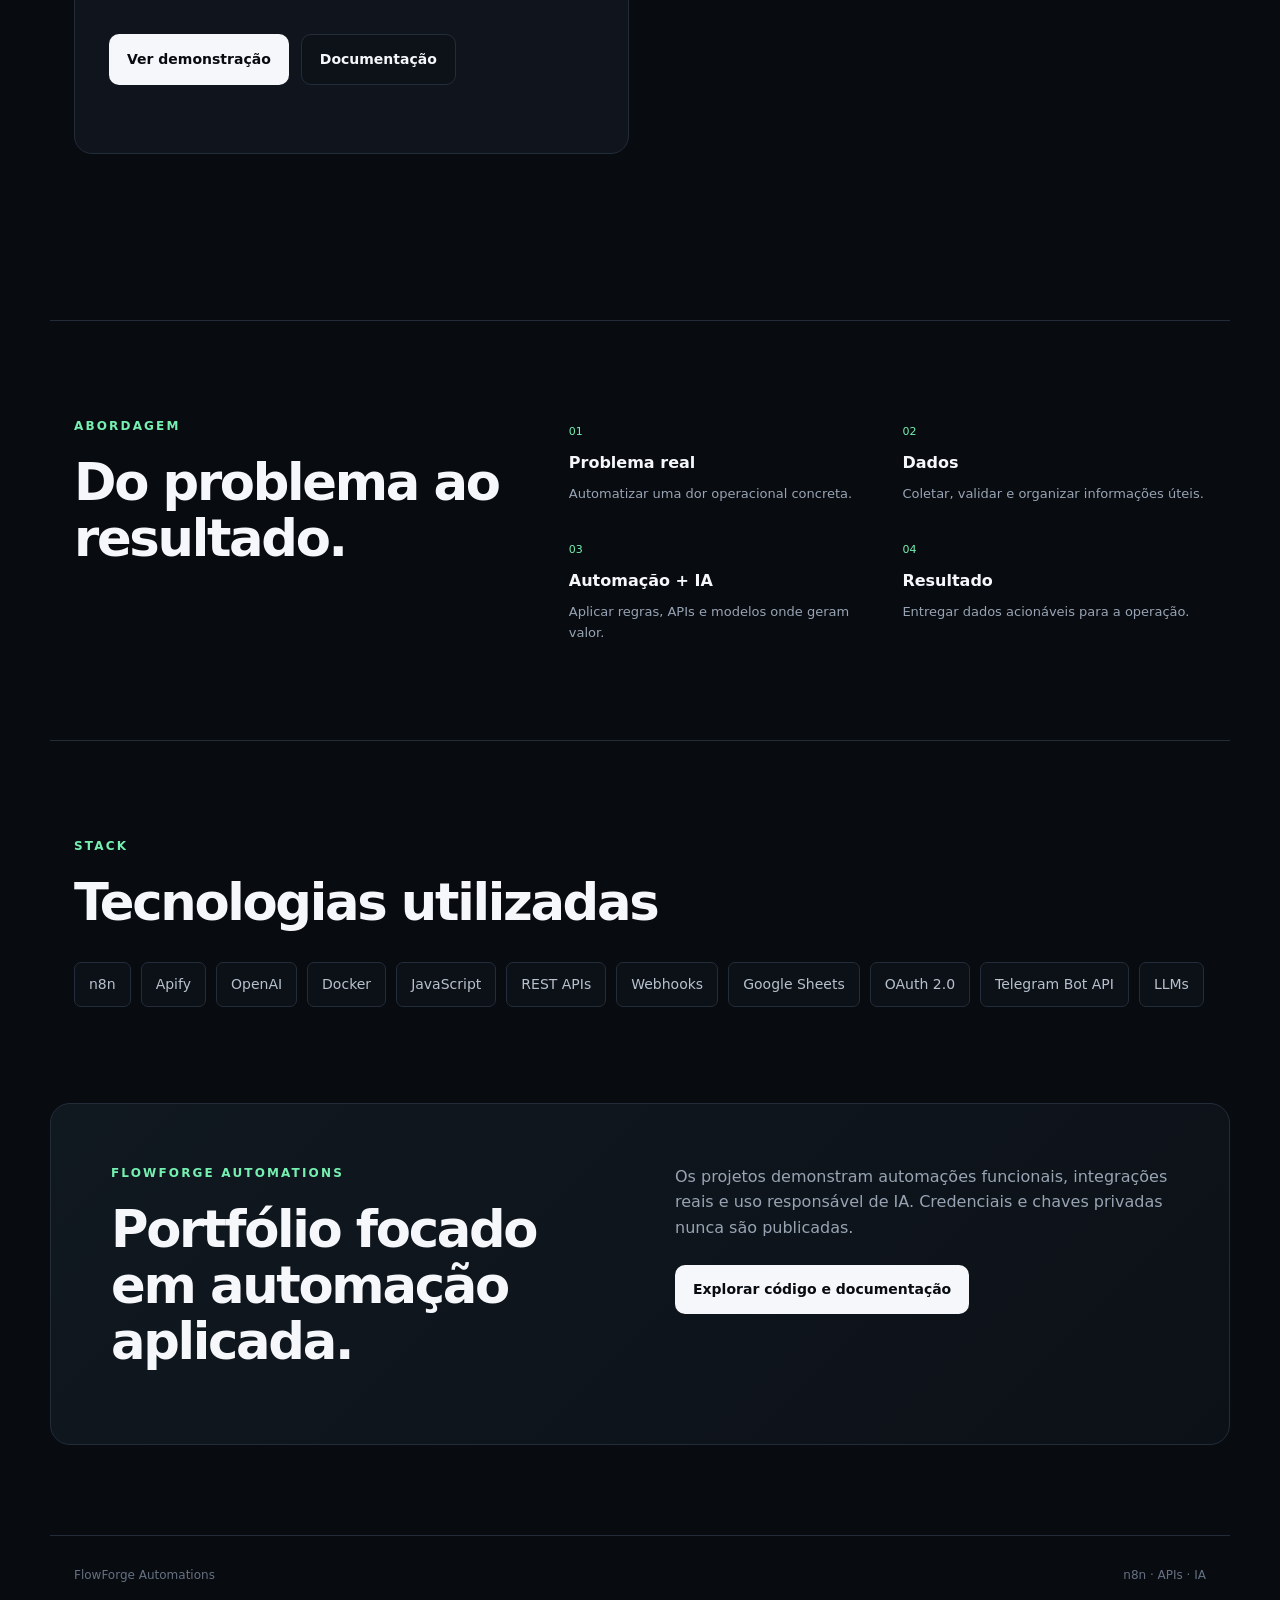
==== commit ab9a94a9: "feat: adiciona Prospectador AI ao site do portfolio" ====
--- a/index.html
+++ b/index.html
@@ -11,133 +11,36 @@
   <link rel="stylesheet" href="styles.css" />
 </head>
 <body>
-  <header class="topbar">
-    <a class="brand" href="#top">FlowForge <span>Automations</span></a>
-    <nav>
-      <a href="#projetos">Projetos</a>
-      <a href="demos/">Demos</a>
-      <a href="#stack">Stack</a>
-      <a href="#sobre">Sobre</a>
-      <a class="nav-cta" href="https://github.com/hugo-flores-alves/portfoliohugodev" target="_blank" rel="noreferrer">GitHub</a>
-    </nav>
-  </header>
-
-  <main id="top">
-    <section class="hero section">
-      <div class="hero-copy">
-        <p class="eyebrow">n8n · APIs · IA · Webhooks</p>
-        <h1>Automação que resolve <span>problemas reais.</span></h1>
-        <p class="hero-text">Soluções demonstrativas para vendas, CRM e suporte, com dashboards que mostram o resultado para o cliente final e documentação técnica para quem quer ver como foi construído.</p>
-        <div class="hero-actions">
-          <a class="button primary" href="#projetos">Ver soluções</a>
-          <a class="button ghost" href="demos/">Explorar dashboards</a>
-        </div>
-        <div class="hero-stats">
-          <div><strong>3</strong><span>cases funcionais</span></div>
-          <div><strong>3</strong><span>demos visuais</span></div>
-          <div><strong>AI</strong><span>classificação semântica</span></div>
-        </div>
-      </div>
-      <div class="hero-panel" aria-label="Resumo das soluções">
-        <div class="terminal-head"><span></span><span></span><span></span></div>
-        <div class="flow-diagram">
-          <div class="flow-node">LeadFlow · Qualificação</div><div class="flow-arrow">↓</div>
-          <div class="flow-node accent">SmartCRM · Follow-up</div><div class="flow-arrow">↓</div>
-          <div class="flow-node ai">SupportFlow AI · Triagem</div>
-        </div>
-      </div>
-    </section>
-
-    <section class="section section-title" id="projetos">
-      <p class="eyebrow">Soluções</p>
-      <h2>Veja primeiro o resultado. Depois, a tecnologia.</h2>
-      <p>Cada case possui uma demonstração visual com dados fictícios para mostrar como a automação seria percebida por uma empresa.</p>
-    </section>
-
-    <section class="projects section">
-      <article class="project-card featured">
-        <div class="project-visual visual-lead">
-          <div class="shot-label">Demonstração comercial</div>
-          <div class="mock-flow">12 leads hoje · 3 HOT · score médio 68 · 4 duplicados bloqueados</div>
-        </div>
-        <div class="project-content">
-          <div class="project-topline"><span class="project-index">01</span><span class="badge">Vendas</span></div>
-          <h3>LeadFlow</h3>
-          <p class="project-subtitle">Pare de perder seus melhores leads.</p>
-          <p>Captura, organiza e identifica automaticamente quem tem maior potencial de compra. Leads quentes recebem prioridade e podem gerar alertas imediatos para o time comercial.</p>
-          <div class="case-grid">
-            <div><span>Problema</span><strong>Leads desorganizados e sem prioridade</strong></div>
-            <div><span>Resultado</span><strong>Qualificação, deduplicação e alerta automático</strong></div>
-          </div>
-          <div class="tags"><span>n8n</span><span>Google Sheets</span><span>Telegram</span><span>JavaScript</span></div>
-          <div class="hero-actions">
-            <a class="button primary" href="demos/leadflow.html">Ver demonstração</a>
-            <a class="button ghost" href="projects/leadflow/" target="_blank">Como foi construído</a>
-          </div>
-        </div>
-      </article>
-
-      <article class="project-card">
-        <div class="project-visual visual-crm">
-          <div class="shot-label">Demonstração de CRM</div>
-          <div class="mock-flow">18 oportunidades · R$ 84 mil em proposta · 4 follow-ups hoje</div>
-        </div>
-        <div class="project-content">
-          <div class="project-topline"><span class="project-index">02</span><span class="badge">CRM</span></div>
-          <h3>SmartCRM</h3>
-          <p class="project-subtitle">Nenhuma oportunidade esquecida.</p>
-          <p>Organiza o pipeline comercial, registra próximas ações e monitora automaticamente quem precisa de contato novamente.</p>
-          <div class="case-grid">
-            <div><span>Problema</span><strong>Oportunidades esquecidas no funil</strong></div>
-            <div><span>Resultado</span><strong>Pipeline organizado e follow-ups automáticos</strong></div>
-          </div>
-          <div class="tags"><span>n8n</span><span>Schedule Trigger</span><span>Google Sheets</span><span>Telegram</span></div>
-          <div class="hero-actions">
-            <a class="button primary" href="demos/smartcrm.html">Ver demonstração</a>
-            <a class="button ghost" href="projects/smartcrm/" target="_blank">Como foi construído</a>
-          </div>
-        </div>
-      </article>
-
-      <article class="project-card">
-        <div class="project-visual visual-ai">
-          <div class="shot-label">Demonstração com IA</div>
-          <div class="mock-flow">8 tickets abertos · 2 críticos · 100% triagem automática · &lt;5s</div>
-        </div>
-        <div class="project-content">
-          <div class="project-topline"><span class="project-index">03</span><span class="badge ai-badge">IA</span></div>
-          <h3>SupportFlow AI</h3>
-          <p class="project-subtitle">Sua IA lê o chamado antes da equipe.</p>
-          <p>Entende o problema, identifica categoria e prioridade, registra o ticket e coloca casos críticos na frente da fila.</p>
-          <div class="case-grid">
-            <div><span>Problema</span><strong>Triagem manual e incidentes misturados</strong></div>
-            <div><span>Resultado</span><strong>Classificação semântica e roteamento crítico</strong></div>
-          </div>
-          <div class="tags"><span>OpenRouter</span><span>LLM</span><span>HTTP API</span><span>n8n</span></div>
-          <div class="hero-actions">
-            <a class="button primary" href="demos/supportflow.html">Ver demonstração</a>
-            <a class="button ghost" href="projects/supportflow/" target="_blank">Como foi construído</a>
-          </div>
-        </div>
-      </article>
-    </section>
-
-    <section class="section comparison">
-      <div><p class="eyebrow">Abordagem</p><h2>Benefício primeiro. Tecnologia depois.</h2></div>
-      <div class="comparison-grid">
-        <div><span>01</span><h4>Problema de negócio</h4><p>Começar pelo que precisa melhorar na operação.</p></div>
-        <div><span>02</span><h4>Experiência visual</h4><p>Mostrar como a solução aparece para o cliente final.</p></div>
-        <div><span>03</span><h4>Automação real</h4><p>Webhooks, APIs, Sheets, Telegram e IA por trás da interface.</p></div>
-        <div><span>04</span><h4>Prova técnica</h4><p>Documentação e workflows disponíveis para análise no GitHub.</p></div>
-      </div>
-    </section>
-
-    <section class="section stack" id="stack"><p class="eyebrow">Stack</p><h2>Tecnologias utilizadas</h2><div class="stack-list"><span>n8n</span><span>Docker</span><span>JavaScript</span><span>REST APIs</span><span>Webhooks</span><span>Google Sheets</span><span>OAuth 2.0</span><span>Telegram Bot API</span><span>OpenRouter</span><span>LLMs</span></div></section>
-
-    <section class="section about" id="sobre"><div><p class="eyebrow">FlowForge Automations</p><h2>Portfólio focado em automação aplicada.</h2></div><div><p>Os dashboards usam dados fictícios para demonstrar a experiência e o valor das soluções. Os workflows reais, integrações e documentação técnica permanecem disponíveis no repositório.</p><a class="button primary" href="demos/">Abrir todas as demonstrações</a></div></section>
-  </main>
-
-  <footer><span>FlowForge Automations</span><span>n8n · APIs · IA</span></footer>
-  <script src="script.js"></script>
+<header class="topbar">
+  <a class="brand" href="#top">FlowForge <span>Automations</span></a>
+  <nav><a href="#projetos">Projetos</a><a href="demos/">Demos</a><a href="#stack">Stack</a><a href="#sobre">Sobre</a><a class="nav-cta" href="https://github.com/hugo-flores-alves/portfoliohugodev" target="_blank" rel="noreferrer">GitHub</a></nav>
+</header>
+<main id="top">
+<section class="hero section">
+  <div class="hero-copy">
+    <p class="eyebrow">n8n · APIs · IA · Automação</p>
+    <h1>Automação que resolve <span>problemas reais.</span></h1>
+    <p class="hero-text">Sistemas funcionais para prospecção, vendas, CRM e suporte, integrando dados, APIs e inteligência artificial.</p>
+    <div class="hero-actions"><a class="button primary" href="#projetos">Ver soluções</a><a class="button ghost" href="https://github.com/hugo-flores-alves/portfoliohugodev" target="_blank">Ver GitHub</a></div>
+    <div class="hero-stats"><div><strong>4</strong><span>cases funcionais</span></div><div><strong>AI</strong><span>qualificação inteligente</span></div><div><strong>API</strong><span>integrações reais</span></div></div>
+  </div>
+  <div class="hero-panel" aria-label="Resumo das soluções"><div class="terminal-head"><span></span><span></span><span></span></div><div class="flow-diagram"><div class="flow-node ai">Prospectador AI · Aquisição</div><div class="flow-arrow">↓</div><div class="flow-node">LeadFlow · Qualificação</div><div class="flow-arrow">↓</div><div class="flow-node accent">SmartCRM · Follow-up</div><div class="flow-arrow">↓</div><div class="flow-node ai">SupportFlow AI · Triagem</div></div></div>
+</section>
+<section class="section section-title" id="projetos"><p class="eyebrow">Soluções</p><h2>Projetos construídos para operações reais.</h2><p>Da descoberta de empresas ao acompanhamento comercial e suporte automatizado.</p></section>
+<section class="projects section">
+  <article class="project-card featured">
+    <div class="project-visual visual-ai"><div class="shot-label">NOVO · MVP VALIDADO</div><div class="mock-flow">Google Maps → Apify → n8n → OpenAI → CRM → Fila Comercial</div></div>
+    <div class="project-content"><div class="project-topline"><span class="project-index">01</span><span class="badge ai-badge">IA + Prospecção</span></div><h3>Prospectador AI</h3><p class="project-subtitle">Transforma buscas em uma fila comercial priorizada.</p><p>Descobre empresas por nicho e localização, normaliza dados, aplica pré-qualificação e usa IA para avaliar ICP, oportunidade e evidências antes da abordagem comercial.</p><div class="case-grid"><div><span>Problema</span><strong>Prospecção manual e listas sem prioridade</strong></div><div><span>Resultado</span><strong>Leads classificados em A+, A, B, C e D no CRM</strong></div></div><div class="tags"><span>n8n</span><span>Apify</span><span>OpenAI</span><span>Google Sheets</span><span>JavaScript</span></div><div class="hero-actions"><a class="button primary" href="projects/prospectador-ai/">Ver projeto</a><a class="button ghost" href="projects/prospectador-ai/workflow-sanitized.json" target="_blank">Arquitetura pública</a></div></div>
+  </article>
+  <article class="project-card"><div class="project-visual visual-lead"><div class="shot-label">Automação comercial</div><div class="mock-flow">Captura → scoring → deduplicação → alerta</div></div><div class="project-content"><div class="project-topline"><span class="project-index">02</span><span class="badge">Vendas</span></div><h3>LeadFlow</h3><p class="project-subtitle">Pare de perder seus melhores leads.</p><p>Captura, organiza e identifica automaticamente quem tem maior potencial de compra.</p><div class="tags"><span>n8n</span><span>Google Sheets</span><span>Telegram</span><span>JavaScript</span></div><div class="hero-actions"><a class="button primary" href="demos/leadflow.html">Ver demonstração</a><a class="button ghost" href="projects/leadflow/">Documentação</a></div></div></article>
+  <article class="project-card"><div class="project-visual visual-crm"><div class="shot-label">CRM</div><div class="mock-flow">Pipeline → próximo contato → follow-up → alerta</div></div><div class="project-content"><div class="project-topline"><span class="project-index">03</span><span class="badge">CRM</span></div><h3>SmartCRM</h3><p class="project-subtitle">Nenhuma oportunidade esquecida.</p><p>Organiza o pipeline comercial e monitora automaticamente quem precisa de contato novamente.</p><div class="tags"><span>n8n</span><span>Google Sheets</span><span>Schedule Trigger</span><span>Telegram</span></div><div class="hero-actions"><a class="button primary" href="demos/smartcrm.html">Ver demonstração</a><a class="button ghost" href="projects/smartcrm/">Documentação</a></div></div></article>
+  <article class="project-card"><div class="project-visual visual-ai"><div class="shot-label">Atendimento com IA</div><div class="mock-flow">Ticket → IA → classificação → prioridade → alerta</div></div><div class="project-content"><div class="project-topline"><span class="project-index">04</span><span class="badge ai-badge">IA</span></div><h3>SupportFlow AI</h3><p class="project-subtitle">Sua IA lê o chamado antes da equipe.</p><p>Entende o problema, identifica categoria e prioridade e coloca casos críticos na frente da fila.</p><div class="tags"><span>LLM</span><span>HTTP API</span><span>n8n</span><span>Google Sheets</span></div><div class="hero-actions"><a class="button primary" href="demos/supportflow.html">Ver demonstração</a><a class="button ghost" href="projects/supportflow/">Documentação</a></div></div></article>
+</section>
+<section class="section comparison"><div><p class="eyebrow">Abordagem</p><h2>Do problema ao resultado.</h2></div><div class="comparison-grid"><div><span>01</span><h4>Problema real</h4><p>Automatizar uma dor operacional concreta.</p></div><div><span>02</span><h4>Dados</h4><p>Coletar, validar e organizar informações úteis.</p></div><div><span>03</span><h4>Automação + IA</h4><p>Aplicar regras, APIs e modelos onde geram valor.</p></div><div><span>04</span><h4>Resultado</h4><p>Entregar dados acionáveis para a operação.</p></div></div></section>
+<section class="section stack" id="stack"><p class="eyebrow">Stack</p><h2>Tecnologias utilizadas</h2><div class="stack-list"><span>n8n</span><span>Apify</span><span>OpenAI</span><span>Docker</span><span>JavaScript</span><span>REST APIs</span><span>Webhooks</span><span>Google Sheets</span><span>OAuth 2.0</span><span>Telegram Bot API</span><span>LLMs</span></div></section>
+<section class="section about" id="sobre"><div><p class="eyebrow">FlowForge Automations</p><h2>Portfólio focado em automação aplicada.</h2></div><div><p>Os projetos demonstram automações funcionais, integrações reais e uso responsável de IA. Credenciais e chaves privadas nunca são publicadas.</p><a class="button primary" href="https://github.com/hugo-flores-alves/portfoliohugodev" target="_blank">Explorar código e documentação</a></div></section>
+</main>
+<footer><span>FlowForge Automations</span><span>n8n · APIs · IA</span></footer>
+<script src="script.js"></script>
 </body>
 </html>
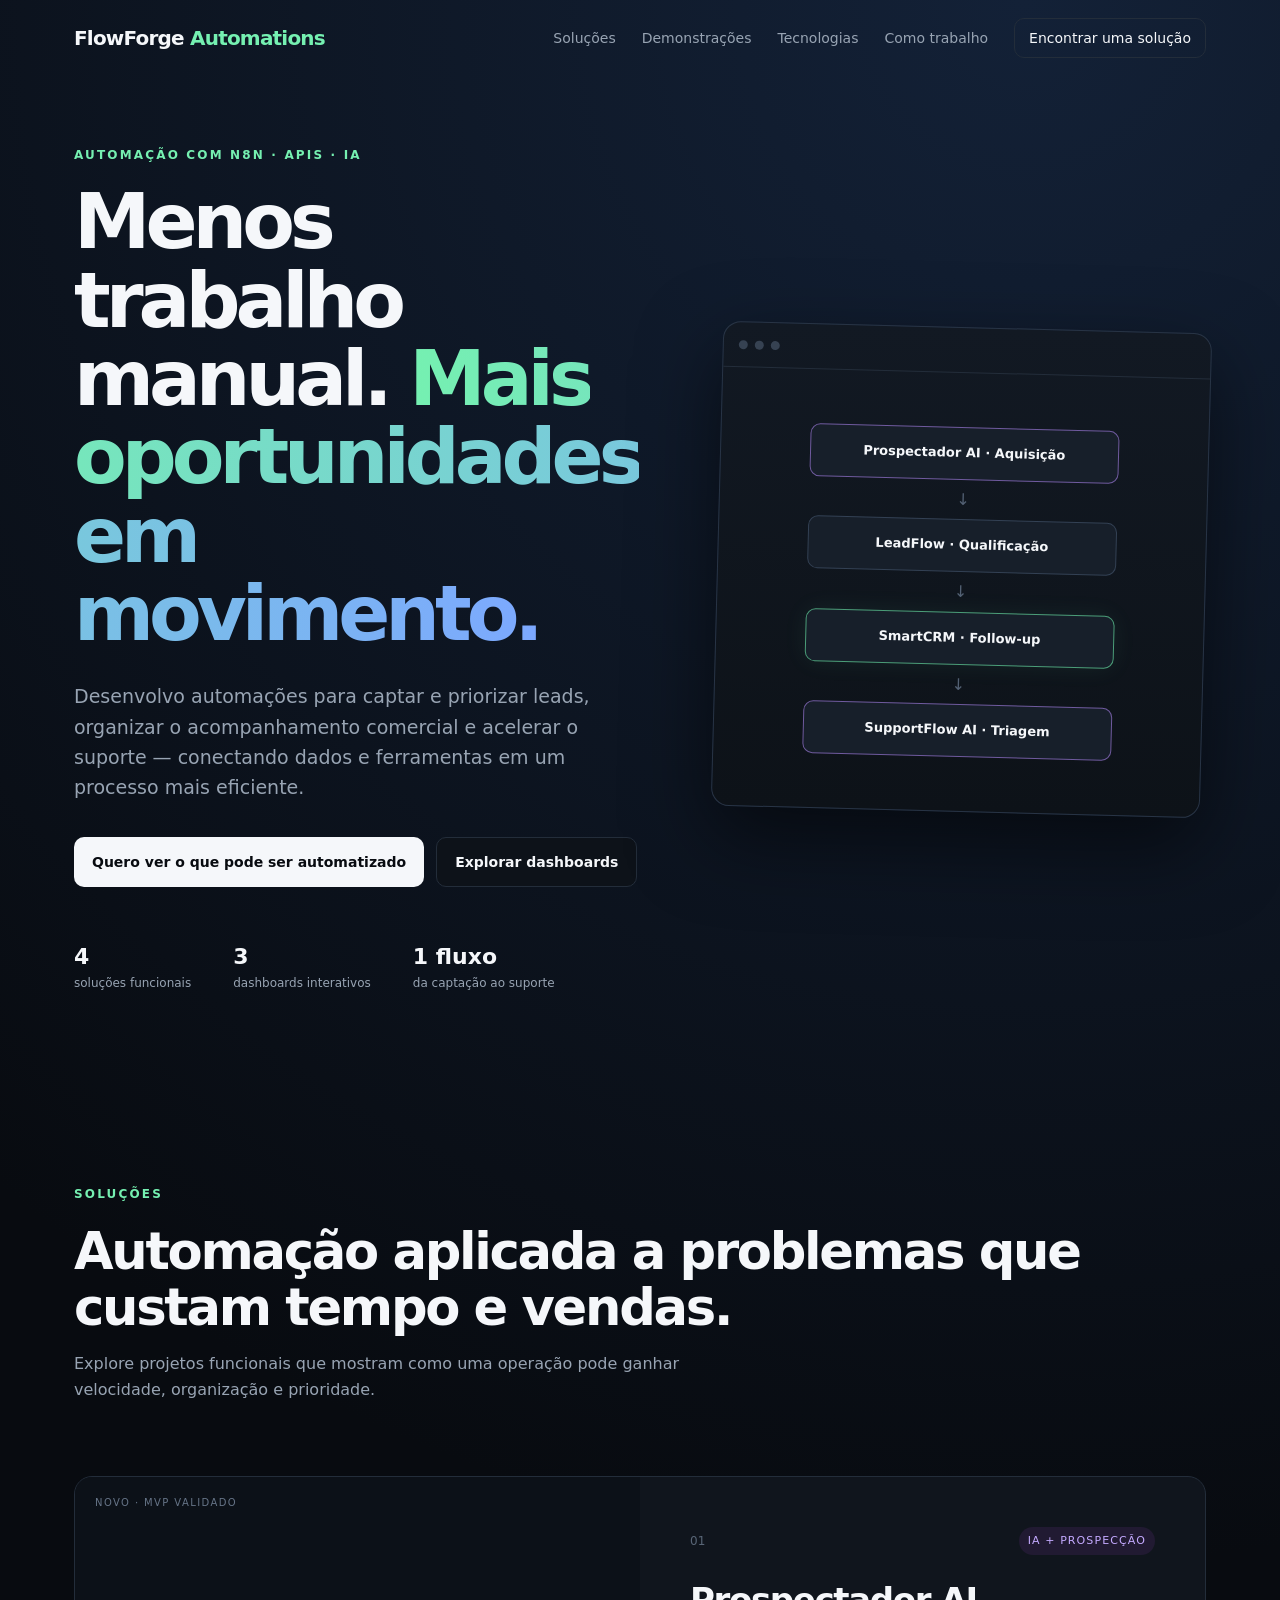
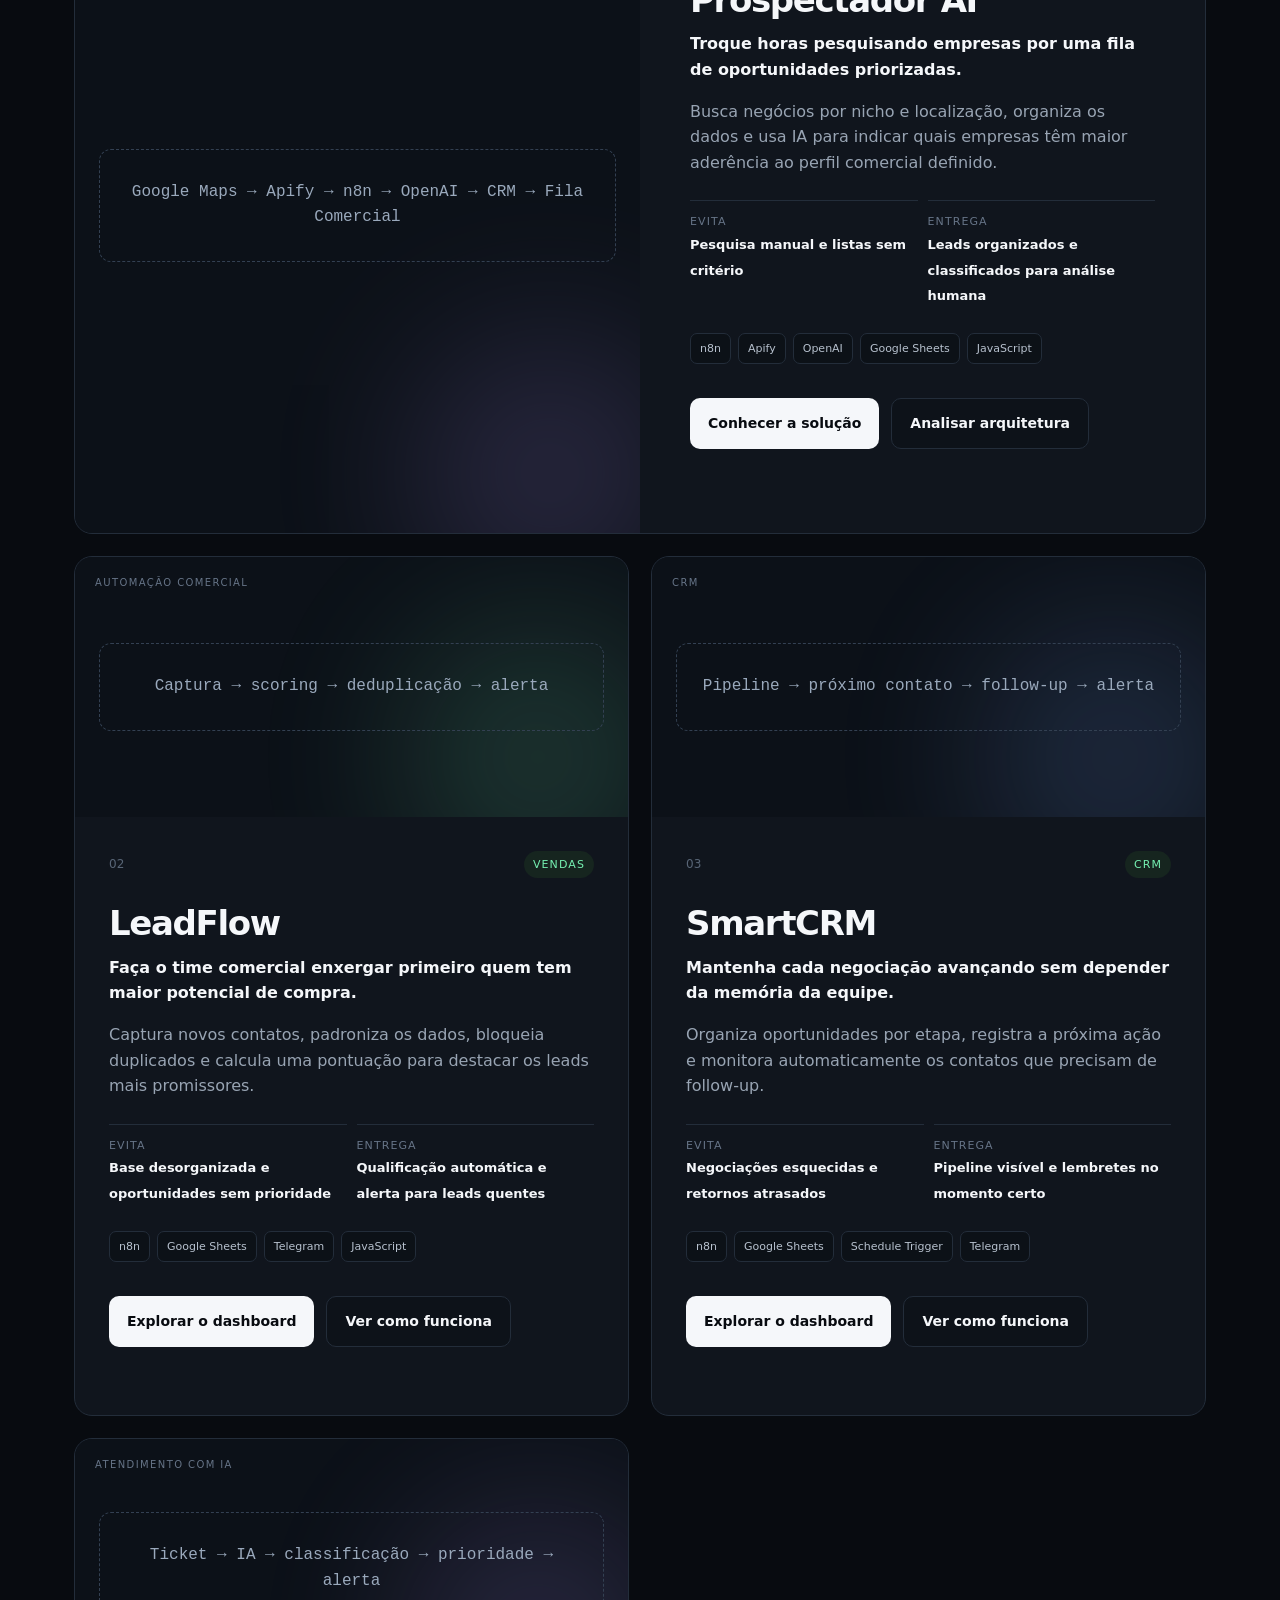
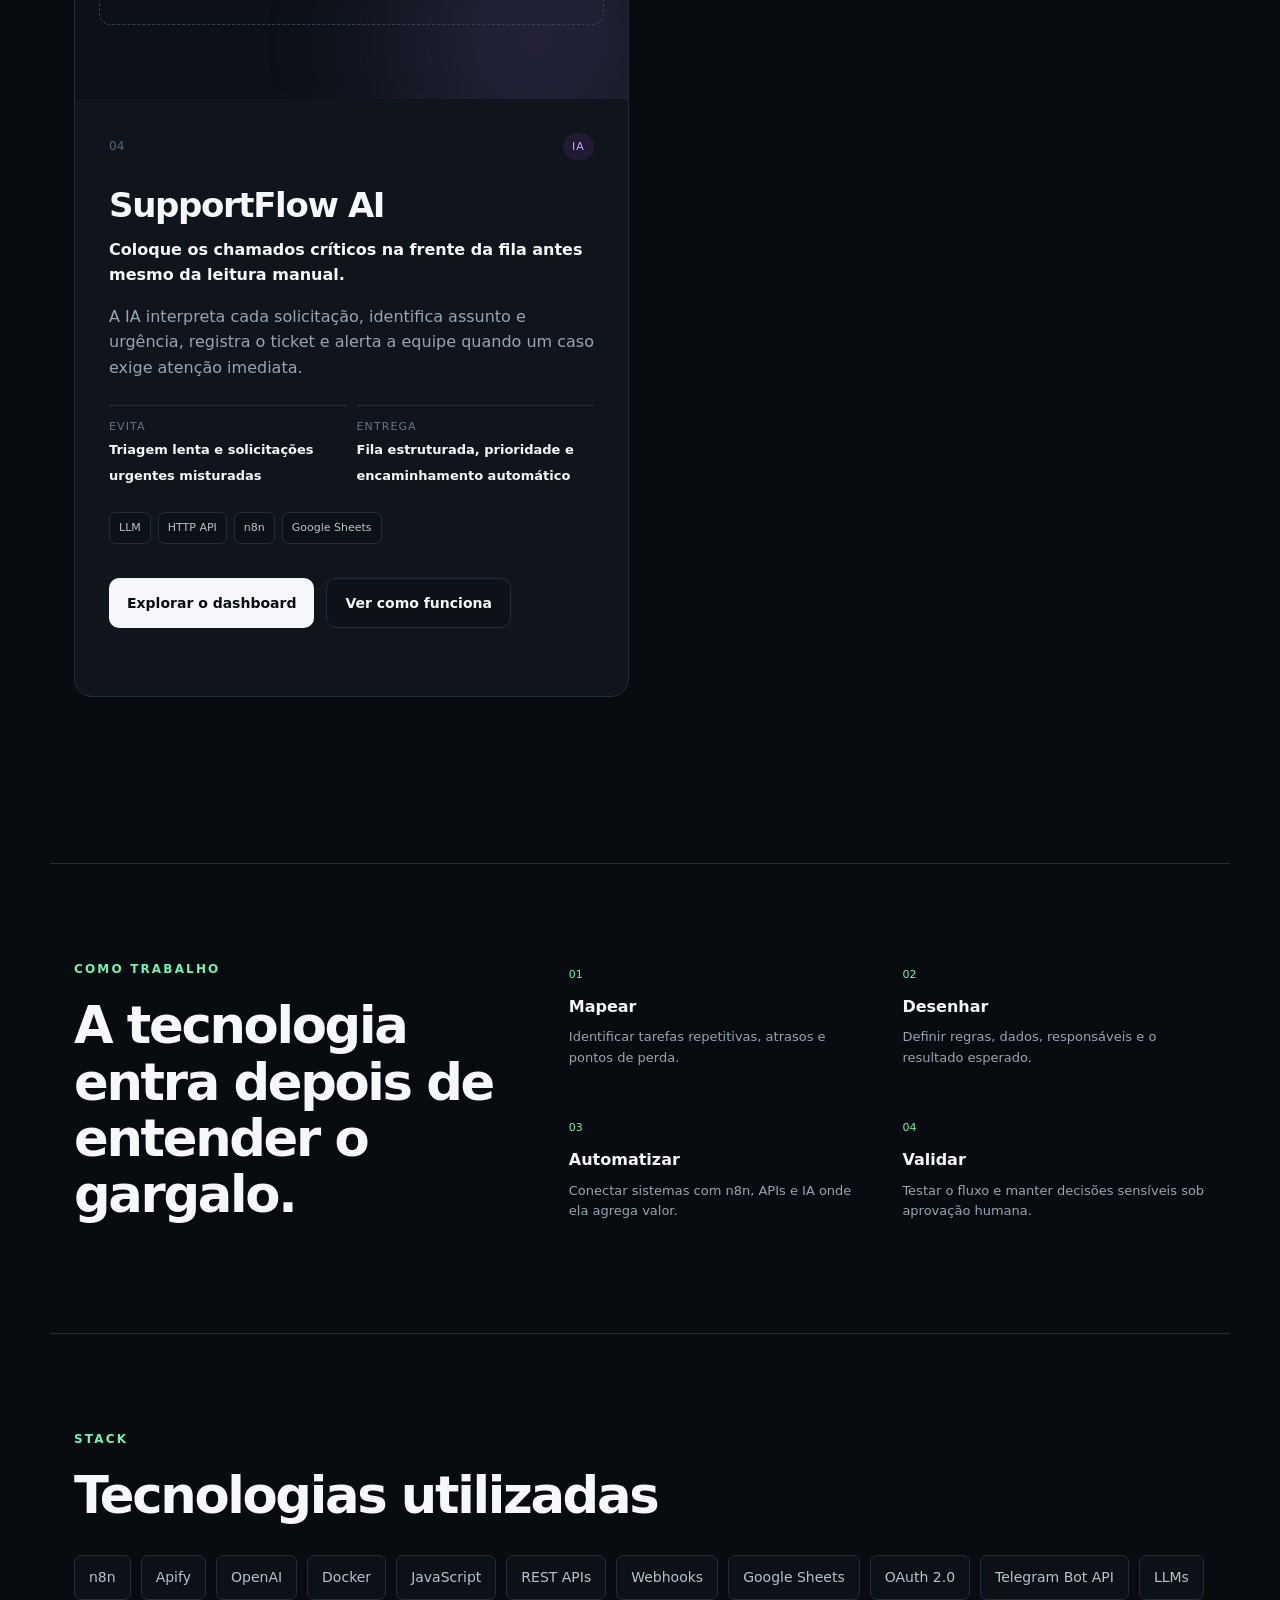
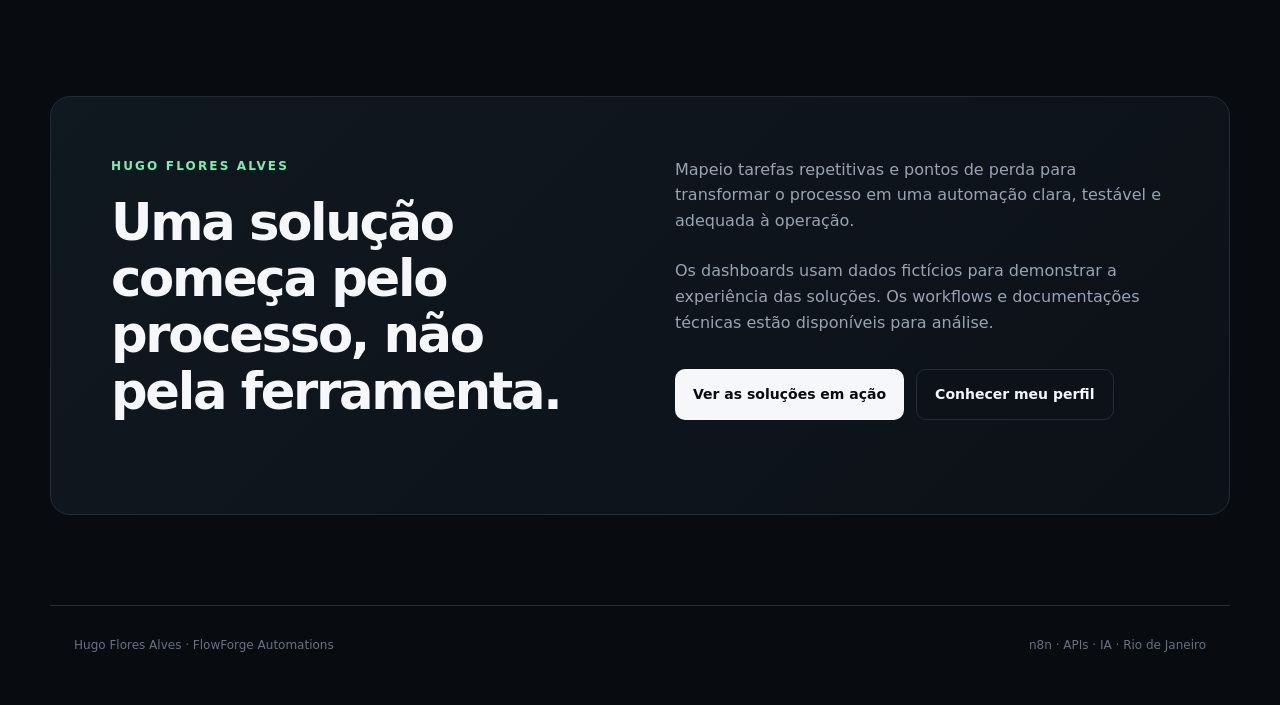
==== commit 7871ef46: "rewrite homepage copy for client conversion" ====
--- a/index.html
+++ b/index.html
@@ -3,8 +3,8 @@
 <head>
   <meta charset="utf-8" />
   <meta name="viewport" content="width=device-width, initial-scale=1" />
-  <meta name="description" content="FlowForge Automations — portfólio de automações com n8n, integrações, APIs e IA." />
-  <title>FlowForge Automations</title>
+  <meta name="description" content="Automações para captar e qualificar leads, organizar vendas e acelerar o atendimento com n8n, APIs e IA." />
+  <title>Hugo Flores Alves | Automação com n8n e IA</title>
   <link rel="preconnect" href="https://fonts.googleapis.com">
   <link rel="preconnect" href="https://fonts.gstatic.com" crossorigin>
   <link href="https://fonts.googleapis.com/css2?family=Inter:wght@400;500;600;700;800&display=swap" rel="stylesheet">
@@ -13,34 +13,34 @@
 <body>
 <header class="topbar">
   <a class="brand" href="#top">FlowForge <span>Automations</span></a>
-  <nav><a href="#projetos">Projetos</a><a href="demos/">Demos</a><a href="#stack">Stack</a><a href="#sobre">Sobre</a><a class="nav-cta" href="https://github.com/hugo-flores-alves/portfoliohugodev" target="_blank" rel="noreferrer">GitHub</a></nav>
+  <nav><a href="#projetos">Soluções</a><a href="demos/">Demonstrações</a><a href="#stack">Tecnologias</a><a href="#sobre">Como trabalho</a><a class="nav-cta" href="#projetos">Encontrar uma solução</a></nav>
 </header>
 <main id="top">
 <section class="hero section">
   <div class="hero-copy">
-    <p class="eyebrow">n8n · APIs · IA · Automação</p>
-    <h1>Automação que resolve <span>problemas reais.</span></h1>
-    <p class="hero-text">Sistemas funcionais para prospecção, vendas, CRM e suporte, integrando dados, APIs e inteligência artificial.</p>
-    <div class="hero-actions"><a class="button primary" href="#projetos">Ver soluções</a><a class="button ghost" href="https://github.com/hugo-flores-alves/portfoliohugodev" target="_blank">Ver GitHub</a></div>
-    <div class="hero-stats"><div><strong>4</strong><span>cases funcionais</span></div><div><strong>AI</strong><span>qualificação inteligente</span></div><div><strong>API</strong><span>integrações reais</span></div></div>
+    <p class="eyebrow">AUTOMAÇÃO COM N8N · APIs · IA</p>
+    <h1>Menos trabalho manual. <span>Mais oportunidades em movimento.</span></h1>
+    <p class="hero-text">Desenvolvo automações para captar e priorizar leads, organizar o acompanhamento comercial e acelerar o suporte — conectando dados e ferramentas em um processo mais eficiente.</p>
+    <div class="hero-actions"><a class="button primary" href="#projetos">Quero ver o que pode ser automatizado</a><a class="button ghost" href="demos/">Explorar dashboards</a></div>
+    <div class="hero-stats"><div><strong>4</strong><span>soluções funcionais</span></div><div><strong>3</strong><span>dashboards interativos</span></div><div><strong>1 fluxo</strong><span>da captação ao suporte</span></div></div>
   </div>
   <div class="hero-panel" aria-label="Resumo das soluções"><div class="terminal-head"><span></span><span></span><span></span></div><div class="flow-diagram"><div class="flow-node ai">Prospectador AI · Aquisição</div><div class="flow-arrow">↓</div><div class="flow-node">LeadFlow · Qualificação</div><div class="flow-arrow">↓</div><div class="flow-node accent">SmartCRM · Follow-up</div><div class="flow-arrow">↓</div><div class="flow-node ai">SupportFlow AI · Triagem</div></div></div>
 </section>
-<section class="section section-title" id="projetos"><p class="eyebrow">Soluções</p><h2>Projetos construídos para operações reais.</h2><p>Da descoberta de empresas ao acompanhamento comercial e suporte automatizado.</p></section>
+<section class="section section-title" id="projetos"><p class="eyebrow">SOLUÇÕES</p><h2>Automação aplicada a problemas que custam tempo e vendas.</h2><p>Explore projetos funcionais que mostram como uma operação pode ganhar velocidade, organização e prioridade.</p></section>
 <section class="projects section">
   <article class="project-card featured">
     <div class="project-visual visual-ai"><div class="shot-label">NOVO · MVP VALIDADO</div><div class="mock-flow">Google Maps → Apify → n8n → OpenAI → CRM → Fila Comercial</div></div>
-    <div class="project-content"><div class="project-topline"><span class="project-index">01</span><span class="badge ai-badge">IA + Prospecção</span></div><h3>Prospectador AI</h3><p class="project-subtitle">Transforma buscas em uma fila comercial priorizada.</p><p>Descobre empresas por nicho e localização, normaliza dados, aplica pré-qualificação e usa IA para avaliar ICP, oportunidade e evidências antes da abordagem comercial.</p><div class="case-grid"><div><span>Problema</span><strong>Prospecção manual e listas sem prioridade</strong></div><div><span>Resultado</span><strong>Leads classificados em A+, A, B, C e D no CRM</strong></div></div><div class="tags"><span>n8n</span><span>Apify</span><span>OpenAI</span><span>Google Sheets</span><span>JavaScript</span></div><div class="hero-actions"><a class="button primary" href="projects/prospectador-ai/">Ver projeto</a><a class="button ghost" href="projects/prospectador-ai/workflow-sanitized.json" target="_blank">Arquitetura pública</a></div></div>
+    <div class="project-content"><div class="project-topline"><span class="project-index">01</span><span class="badge ai-badge">IA + Prospecção</span></div><h3>Prospectador AI</h3><p class="project-subtitle">Troque horas pesquisando empresas por uma fila de oportunidades priorizadas.</p><p>Busca negócios por nicho e localização, organiza os dados e usa IA para indicar quais empresas têm maior aderência ao perfil comercial definido.</p><div class="case-grid"><div><span>Evita</span><strong>Pesquisa manual e listas sem critério</strong></div><div><span>Entrega</span><strong>Leads organizados e classificados para análise humana</strong></div></div><div class="tags"><span>n8n</span><span>Apify</span><span>OpenAI</span><span>Google Sheets</span><span>JavaScript</span></div><div class="hero-actions"><a class="button primary" href="projects/prospectador-ai/">Conhecer a solução</a><a class="button ghost" href="projects/prospectador-ai/workflow-sanitized.json" target="_blank">Analisar arquitetura</a></div></div>
   </article>
-  <article class="project-card"><div class="project-visual visual-lead"><div class="shot-label">Automação comercial</div><div class="mock-flow">Captura → scoring → deduplicação → alerta</div></div><div class="project-content"><div class="project-topline"><span class="project-index">02</span><span class="badge">Vendas</span></div><h3>LeadFlow</h3><p class="project-subtitle">Pare de perder seus melhores leads.</p><p>Captura, organiza e identifica automaticamente quem tem maior potencial de compra.</p><div class="tags"><span>n8n</span><span>Google Sheets</span><span>Telegram</span><span>JavaScript</span></div><div class="hero-actions"><a class="button primary" href="demos/leadflow.html">Ver demonstração</a><a class="button ghost" href="projects/leadflow/">Documentação</a></div></div></article>
-  <article class="project-card"><div class="project-visual visual-crm"><div class="shot-label">CRM</div><div class="mock-flow">Pipeline → próximo contato → follow-up → alerta</div></div><div class="project-content"><div class="project-topline"><span class="project-index">03</span><span class="badge">CRM</span></div><h3>SmartCRM</h3><p class="project-subtitle">Nenhuma oportunidade esquecida.</p><p>Organiza o pipeline comercial e monitora automaticamente quem precisa de contato novamente.</p><div class="tags"><span>n8n</span><span>Google Sheets</span><span>Schedule Trigger</span><span>Telegram</span></div><div class="hero-actions"><a class="button primary" href="demos/smartcrm.html">Ver demonstração</a><a class="button ghost" href="projects/smartcrm/">Documentação</a></div></div></article>
-  <article class="project-card"><div class="project-visual visual-ai"><div class="shot-label">Atendimento com IA</div><div class="mock-flow">Ticket → IA → classificação → prioridade → alerta</div></div><div class="project-content"><div class="project-topline"><span class="project-index">04</span><span class="badge ai-badge">IA</span></div><h3>SupportFlow AI</h3><p class="project-subtitle">Sua IA lê o chamado antes da equipe.</p><p>Entende o problema, identifica categoria e prioridade e coloca casos críticos na frente da fila.</p><div class="tags"><span>LLM</span><span>HTTP API</span><span>n8n</span><span>Google Sheets</span></div><div class="hero-actions"><a class="button primary" href="demos/supportflow.html">Ver demonstração</a><a class="button ghost" href="projects/supportflow/">Documentação</a></div></div></article>
+  <article class="project-card"><div class="project-visual visual-lead"><div class="shot-label">Automação comercial</div><div class="mock-flow">Captura → scoring → deduplicação → alerta</div></div><div class="project-content"><div class="project-topline"><span class="project-index">02</span><span class="badge">Vendas</span></div><h3>LeadFlow</h3><p class="project-subtitle">Faça o time comercial enxergar primeiro quem tem maior potencial de compra.</p><p>Captura novos contatos, padroniza os dados, bloqueia duplicados e calcula uma pontuação para destacar os leads mais promissores.</p><div class="case-grid"><div><span>Evita</span><strong>Base desorganizada e oportunidades sem prioridade</strong></div><div><span>Entrega</span><strong>Qualificação automática e alerta para leads quentes</strong></div></div><div class="tags"><span>n8n</span><span>Google Sheets</span><span>Telegram</span><span>JavaScript</span></div><div class="hero-actions"><a class="button primary" href="demos/leadflow.html">Explorar o dashboard</a><a class="button ghost" href="projects/leadflow/">Ver como funciona</a></div></div></article>
+  <article class="project-card"><div class="project-visual visual-crm"><div class="shot-label">CRM</div><div class="mock-flow">Pipeline → próximo contato → follow-up → alerta</div></div><div class="project-content"><div class="project-topline"><span class="project-index">03</span><span class="badge">CRM</span></div><h3>SmartCRM</h3><p class="project-subtitle">Mantenha cada negociação avançando sem depender da memória da equipe.</p><p>Organiza oportunidades por etapa, registra a próxima ação e monitora automaticamente os contatos que precisam de follow-up.</p><div class="case-grid"><div><span>Evita</span><strong>Negociações esquecidas e retornos atrasados</strong></div><div><span>Entrega</span><strong>Pipeline visível e lembretes no momento certo</strong></div></div><div class="tags"><span>n8n</span><span>Google Sheets</span><span>Schedule Trigger</span><span>Telegram</span></div><div class="hero-actions"><a class="button primary" href="demos/smartcrm.html">Explorar o dashboard</a><a class="button ghost" href="projects/smartcrm/">Ver como funciona</a></div></div></article>
+  <article class="project-card"><div class="project-visual visual-ai"><div class="shot-label">Atendimento com IA</div><div class="mock-flow">Ticket → IA → classificação → prioridade → alerta</div></div><div class="project-content"><div class="project-topline"><span class="project-index">04</span><span class="badge ai-badge">IA</span></div><h3>SupportFlow AI</h3><p class="project-subtitle">Coloque os chamados críticos na frente da fila antes mesmo da leitura manual.</p><p>A IA interpreta cada solicitação, identifica assunto e urgência, registra o ticket e alerta a equipe quando um caso exige atenção imediata.</p><div class="case-grid"><div><span>Evita</span><strong>Triagem lenta e solicitações urgentes misturadas</strong></div><div><span>Entrega</span><strong>Fila estruturada, prioridade e encaminhamento automático</strong></div></div><div class="tags"><span>LLM</span><span>HTTP API</span><span>n8n</span><span>Google Sheets</span></div><div class="hero-actions"><a class="button primary" href="demos/supportflow.html">Explorar o dashboard</a><a class="button ghost" href="projects/supportflow/">Ver como funciona</a></div></div></article>
 </section>
-<section class="section comparison"><div><p class="eyebrow">Abordagem</p><h2>Do problema ao resultado.</h2></div><div class="comparison-grid"><div><span>01</span><h4>Problema real</h4><p>Automatizar uma dor operacional concreta.</p></div><div><span>02</span><h4>Dados</h4><p>Coletar, validar e organizar informações úteis.</p></div><div><span>03</span><h4>Automação + IA</h4><p>Aplicar regras, APIs e modelos onde geram valor.</p></div><div><span>04</span><h4>Resultado</h4><p>Entregar dados acionáveis para a operação.</p></div></div></section>
+<section class="section comparison"><div><p class="eyebrow">COMO TRABALHO</p><h2>A tecnologia entra depois de entender o gargalo.</h2></div><div class="comparison-grid"><div><span>01</span><h4>Mapear</h4><p>Identificar tarefas repetitivas, atrasos e pontos de perda.</p></div><div><span>02</span><h4>Desenhar</h4><p>Definir regras, dados, responsáveis e o resultado esperado.</p></div><div><span>03</span><h4>Automatizar</h4><p>Conectar sistemas com n8n, APIs e IA onde ela agrega valor.</p></div><div><span>04</span><h4>Validar</h4><p>Testar o fluxo e manter decisões sensíveis sob aprovação humana.</p></div></div></section>
 <section class="section stack" id="stack"><p class="eyebrow">Stack</p><h2>Tecnologias utilizadas</h2><div class="stack-list"><span>n8n</span><span>Apify</span><span>OpenAI</span><span>Docker</span><span>JavaScript</span><span>REST APIs</span><span>Webhooks</span><span>Google Sheets</span><span>OAuth 2.0</span><span>Telegram Bot API</span><span>LLMs</span></div></section>
-<section class="section about" id="sobre"><div><p class="eyebrow">FlowForge Automations</p><h2>Portfólio focado em automação aplicada.</h2></div><div><p>Os projetos demonstram automações funcionais, integrações reais e uso responsável de IA. Credenciais e chaves privadas nunca são publicadas.</p><a class="button primary" href="https://github.com/hugo-flores-alves/portfoliohugodev" target="_blank">Explorar código e documentação</a></div></section>
+<section class="section about" id="sobre"><div><p class="eyebrow">HUGO FLORES ALVES</p><h2>Uma solução começa pelo processo, não pela ferramenta.</h2></div><div><p>Mapeio tarefas repetitivas e pontos de perda para transformar o processo em uma automação clara, testável e adequada à operação.</p><p>Os dashboards usam dados fictícios para demonstrar a experiência das soluções. Os workflows e documentações técnicas estão disponíveis para análise.</p><div class="hero-actions"><a class="button primary" href="demos/">Ver as soluções em ação</a><a class="button ghost" href="https://github.com/hugo-flores-alves" target="_blank" rel="noreferrer">Conhecer meu perfil</a></div></div></section>
 </main>
-<footer><span>FlowForge Automations</span><span>n8n · APIs · IA</span></footer>
+<footer><span>Hugo Flores Alves · FlowForge Automations</span><span>n8n · APIs · IA · Rio de Janeiro</span></footer>
 <script src="script.js"></script>
 </body>
 </html>
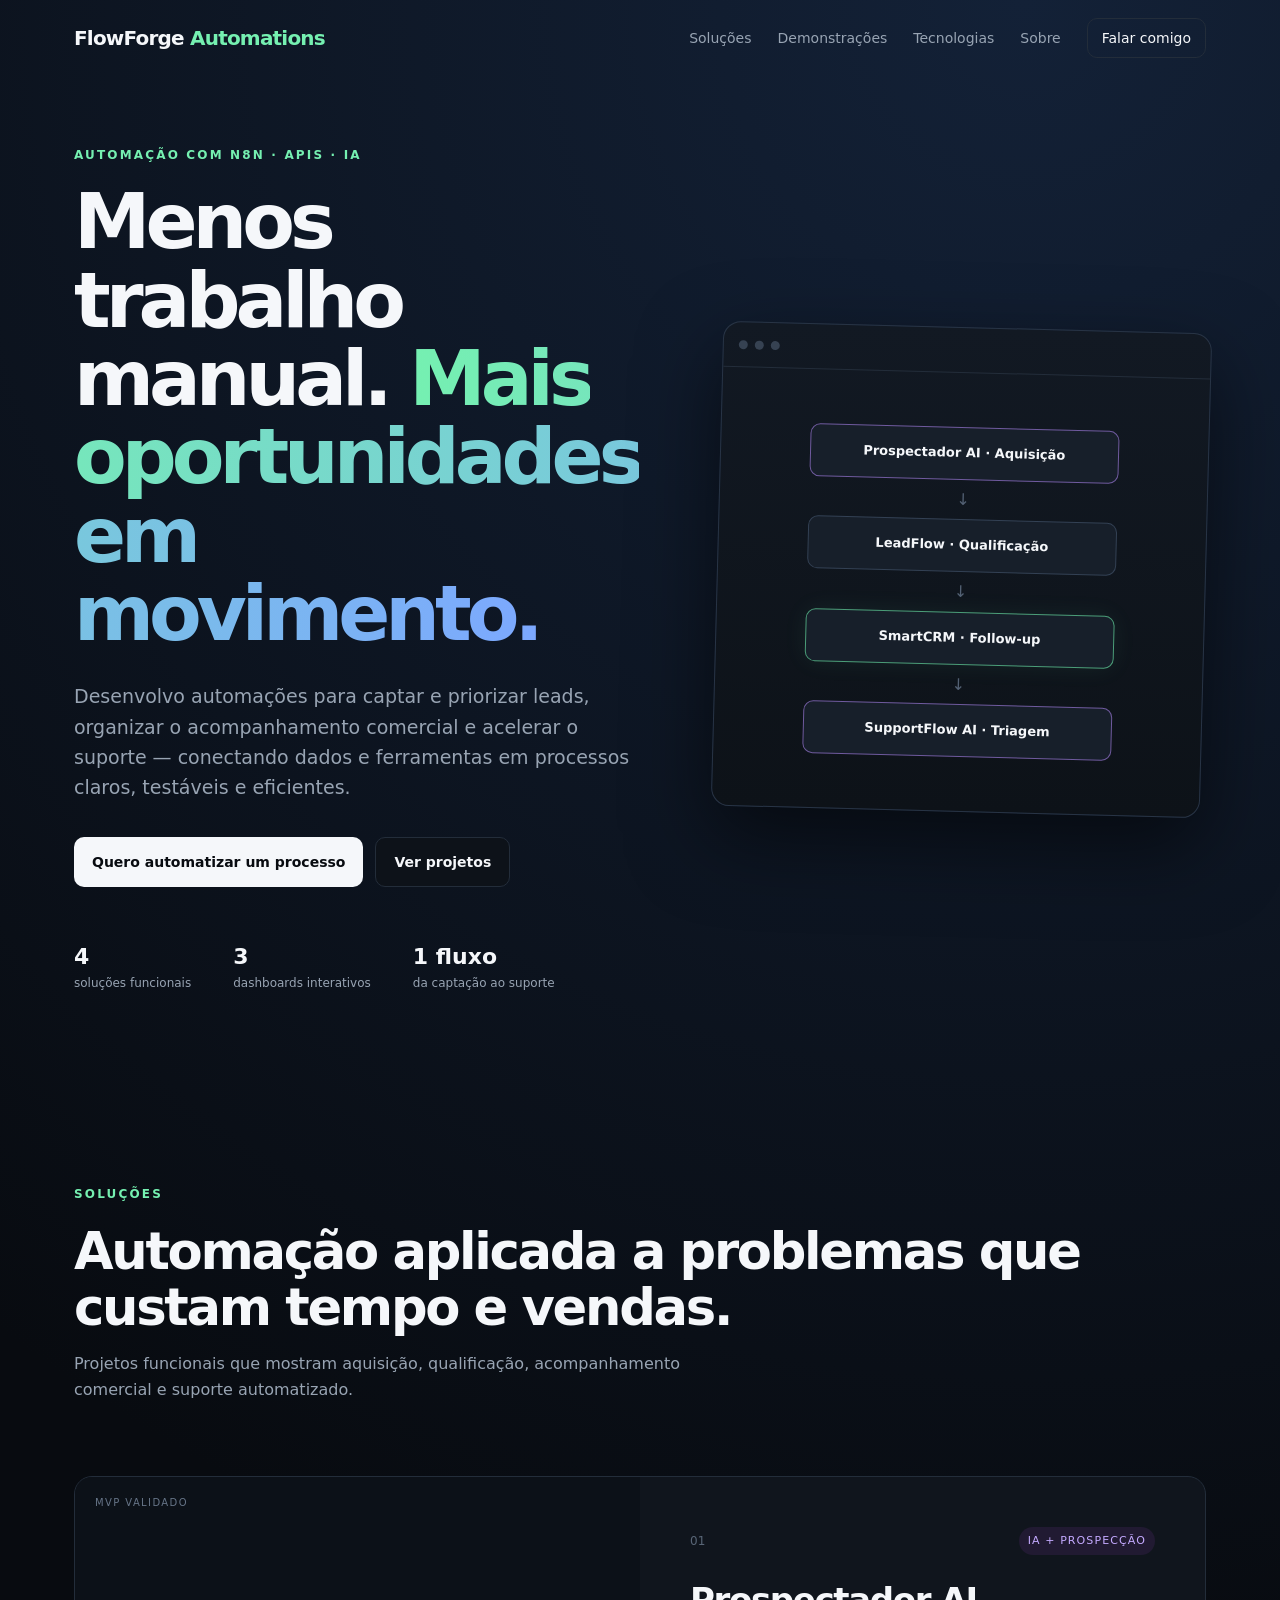
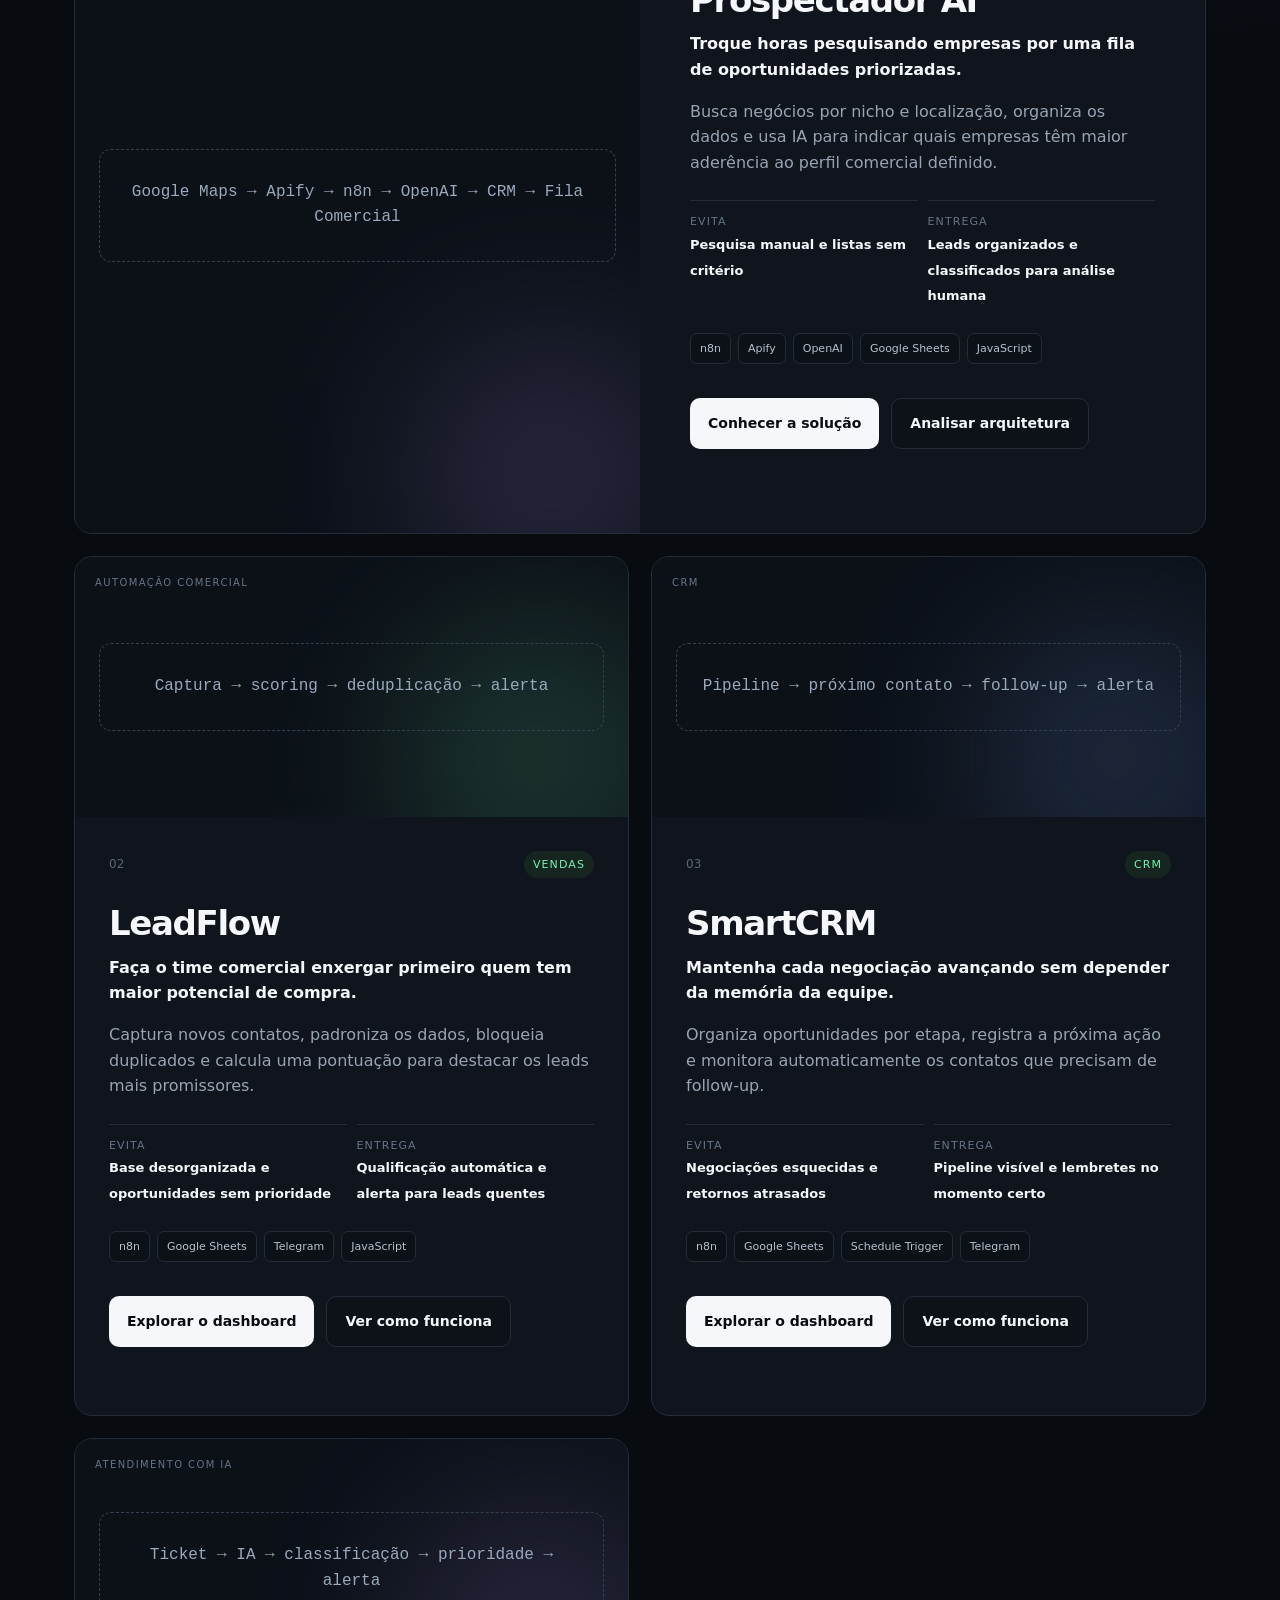
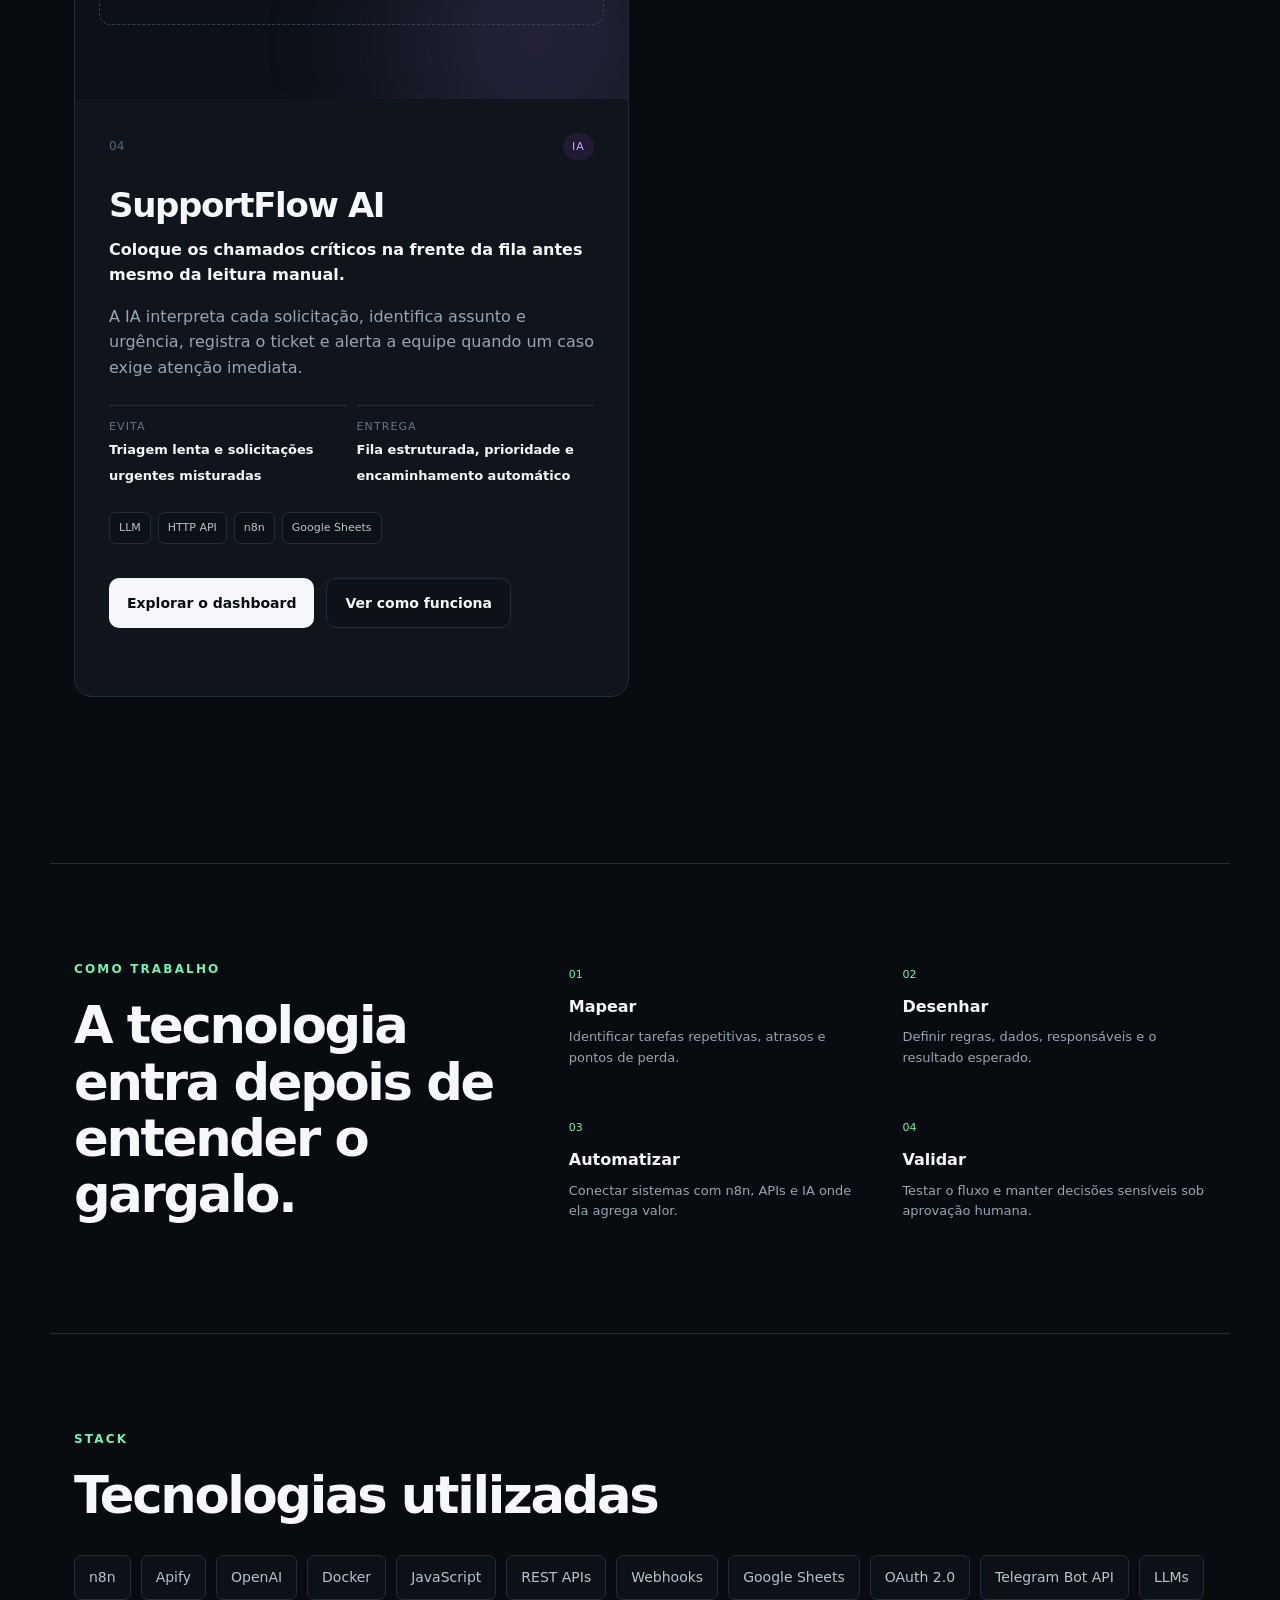
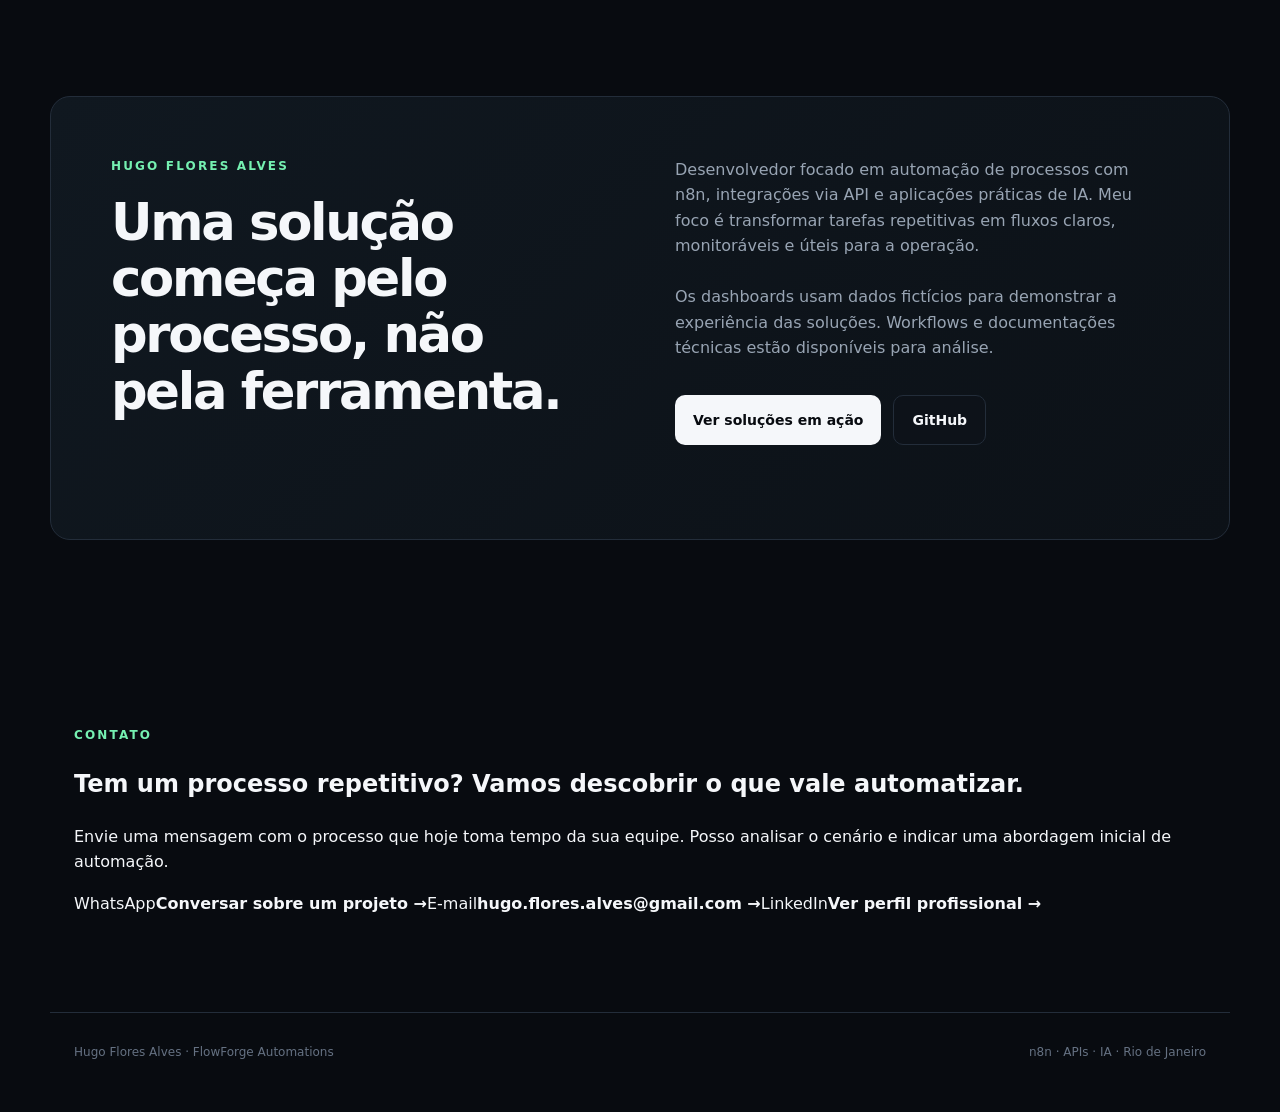
==== commit e0148fb4: "finalize portfolio homepage and contact CTA" ====
--- a/index.html
+++ b/index.html
@@ -3,7 +3,7 @@
 <head>
   <meta charset="utf-8" />
   <meta name="viewport" content="width=device-width, initial-scale=1" />
-  <meta name="description" content="Automações para captar e qualificar leads, organizar vendas e acelerar o atendimento com n8n, APIs e IA." />
+  <meta name="description" content="Portfólio de Hugo Flores Alves: automações para captar e qualificar leads, organizar vendas e acelerar o atendimento com n8n, APIs e IA." />
   <title>Hugo Flores Alves | Automação com n8n e IA</title>
   <link rel="preconnect" href="https://fonts.googleapis.com">
   <link rel="preconnect" href="https://fonts.gstatic.com" crossorigin>
@@ -13,32 +13,36 @@
 <body>
 <header class="topbar">
   <a class="brand" href="#top">FlowForge <span>Automations</span></a>
-  <nav><a href="#projetos">Soluções</a><a href="demos/">Demonstrações</a><a href="#stack">Tecnologias</a><a href="#sobre">Como trabalho</a><a class="nav-cta" href="#projetos">Encontrar uma solução</a></nav>
+  <nav><a href="#projetos">Soluções</a><a href="demos/">Demonstrações</a><a href="#stack">Tecnologias</a><a href="#sobre">Sobre</a><a class="nav-cta" href="#contato">Falar comigo</a></nav>
 </header>
 <main id="top">
 <section class="hero section">
   <div class="hero-copy">
     <p class="eyebrow">AUTOMAÇÃO COM N8N · APIs · IA</p>
     <h1>Menos trabalho manual. <span>Mais oportunidades em movimento.</span></h1>
-    <p class="hero-text">Desenvolvo automações para captar e priorizar leads, organizar o acompanhamento comercial e acelerar o suporte — conectando dados e ferramentas em um processo mais eficiente.</p>
-    <div class="hero-actions"><a class="button primary" href="#projetos">Quero ver o que pode ser automatizado</a><a class="button ghost" href="demos/">Explorar dashboards</a></div>
+    <p class="hero-text">Desenvolvo automações para captar e priorizar leads, organizar o acompanhamento comercial e acelerar o suporte — conectando dados e ferramentas em processos claros, testáveis e eficientes.</p>
+    <div class="hero-actions"><a class="button primary" href="#contato">Quero automatizar um processo</a><a class="button ghost" href="#projetos">Ver projetos</a></div>
     <div class="hero-stats"><div><strong>4</strong><span>soluções funcionais</span></div><div><strong>3</strong><span>dashboards interativos</span></div><div><strong>1 fluxo</strong><span>da captação ao suporte</span></div></div>
   </div>
   <div class="hero-panel" aria-label="Resumo das soluções"><div class="terminal-head"><span></span><span></span><span></span></div><div class="flow-diagram"><div class="flow-node ai">Prospectador AI · Aquisição</div><div class="flow-arrow">↓</div><div class="flow-node">LeadFlow · Qualificação</div><div class="flow-arrow">↓</div><div class="flow-node accent">SmartCRM · Follow-up</div><div class="flow-arrow">↓</div><div class="flow-node ai">SupportFlow AI · Triagem</div></div></div>
 </section>
-<section class="section section-title" id="projetos"><p class="eyebrow">SOLUÇÕES</p><h2>Automação aplicada a problemas que custam tempo e vendas.</h2><p>Explore projetos funcionais que mostram como uma operação pode ganhar velocidade, organização e prioridade.</p></section>
+<section class="section section-title" id="projetos"><p class="eyebrow">SOLUÇÕES</p><h2>Automação aplicada a problemas que custam tempo e vendas.</h2><p>Projetos funcionais que mostram aquisição, qualificação, acompanhamento comercial e suporte automatizado.</p></section>
 <section class="projects section">
   <article class="project-card featured">
-    <div class="project-visual visual-ai"><div class="shot-label">NOVO · MVP VALIDADO</div><div class="mock-flow">Google Maps → Apify → n8n → OpenAI → CRM → Fila Comercial</div></div>
-    <div class="project-content"><div class="project-topline"><span class="project-index">01</span><span class="badge ai-badge">IA + Prospecção</span></div><h3>Prospectador AI</h3><p class="project-subtitle">Troque horas pesquisando empresas por uma fila de oportunidades priorizadas.</p><p>Busca negócios por nicho e localização, organiza os dados e usa IA para indicar quais empresas têm maior aderência ao perfil comercial definido.</p><div class="case-grid"><div><span>Evita</span><strong>Pesquisa manual e listas sem critério</strong></div><div><span>Entrega</span><strong>Leads organizados e classificados para análise humana</strong></div></div><div class="tags"><span>n8n</span><span>Apify</span><span>OpenAI</span><span>Google Sheets</span><span>JavaScript</span></div><div class="hero-actions"><a class="button primary" href="projects/prospectador-ai/">Conhecer a solução</a><a class="button ghost" href="projects/prospectador-ai/workflow-sanitized.json" target="_blank">Analisar arquitetura</a></div></div>
+    <div class="project-visual visual-ai"><div class="shot-label">MVP VALIDADO</div><div class="mock-flow">Google Maps → Apify → n8n → OpenAI → CRM → Fila Comercial</div></div>
+    <div class="project-content"><div class="project-topline"><span class="project-index">01</span><span class="badge ai-badge">IA + Prospecção</span></div><h3>Prospectador AI</h3><p class="project-subtitle">Troque horas pesquisando empresas por uma fila de oportunidades priorizadas.</p><p>Busca negócios por nicho e localização, organiza os dados e usa IA para indicar quais empresas têm maior aderência ao perfil comercial definido.</p><div class="case-grid"><div><span>Evita</span><strong>Pesquisa manual e listas sem critério</strong></div><div><span>Entrega</span><strong>Leads organizados e classificados para análise humana</strong></div></div><div class="tags"><span>n8n</span><span>Apify</span><span>OpenAI</span><span>Google Sheets</span><span>JavaScript</span></div><div class="hero-actions"><a class="button primary" href="projects/prospectador-ai/">Conhecer a solução</a><a class="button ghost" href="projects/prospectador-ai/workflow-sanitized.json" target="_blank" rel="noreferrer">Analisar arquitetura</a></div></div>
   </article>
   <article class="project-card"><div class="project-visual visual-lead"><div class="shot-label">Automação comercial</div><div class="mock-flow">Captura → scoring → deduplicação → alerta</div></div><div class="project-content"><div class="project-topline"><span class="project-index">02</span><span class="badge">Vendas</span></div><h3>LeadFlow</h3><p class="project-subtitle">Faça o time comercial enxergar primeiro quem tem maior potencial de compra.</p><p>Captura novos contatos, padroniza os dados, bloqueia duplicados e calcula uma pontuação para destacar os leads mais promissores.</p><div class="case-grid"><div><span>Evita</span><strong>Base desorganizada e oportunidades sem prioridade</strong></div><div><span>Entrega</span><strong>Qualificação automática e alerta para leads quentes</strong></div></div><div class="tags"><span>n8n</span><span>Google Sheets</span><span>Telegram</span><span>JavaScript</span></div><div class="hero-actions"><a class="button primary" href="demos/leadflow.html">Explorar o dashboard</a><a class="button ghost" href="projects/leadflow/">Ver como funciona</a></div></div></article>
   <article class="project-card"><div class="project-visual visual-crm"><div class="shot-label">CRM</div><div class="mock-flow">Pipeline → próximo contato → follow-up → alerta</div></div><div class="project-content"><div class="project-topline"><span class="project-index">03</span><span class="badge">CRM</span></div><h3>SmartCRM</h3><p class="project-subtitle">Mantenha cada negociação avançando sem depender da memória da equipe.</p><p>Organiza oportunidades por etapa, registra a próxima ação e monitora automaticamente os contatos que precisam de follow-up.</p><div class="case-grid"><div><span>Evita</span><strong>Negociações esquecidas e retornos atrasados</strong></div><div><span>Entrega</span><strong>Pipeline visível e lembretes no momento certo</strong></div></div><div class="tags"><span>n8n</span><span>Google Sheets</span><span>Schedule Trigger</span><span>Telegram</span></div><div class="hero-actions"><a class="button primary" href="demos/smartcrm.html">Explorar o dashboard</a><a class="button ghost" href="projects/smartcrm/">Ver como funciona</a></div></div></article>
   <article class="project-card"><div class="project-visual visual-ai"><div class="shot-label">Atendimento com IA</div><div class="mock-flow">Ticket → IA → classificação → prioridade → alerta</div></div><div class="project-content"><div class="project-topline"><span class="project-index">04</span><span class="badge ai-badge">IA</span></div><h3>SupportFlow AI</h3><p class="project-subtitle">Coloque os chamados críticos na frente da fila antes mesmo da leitura manual.</p><p>A IA interpreta cada solicitação, identifica assunto e urgência, registra o ticket e alerta a equipe quando um caso exige atenção imediata.</p><div class="case-grid"><div><span>Evita</span><strong>Triagem lenta e solicitações urgentes misturadas</strong></div><div><span>Entrega</span><strong>Fila estruturada, prioridade e encaminhamento automático</strong></div></div><div class="tags"><span>LLM</span><span>HTTP API</span><span>n8n</span><span>Google Sheets</span></div><div class="hero-actions"><a class="button primary" href="demos/supportflow.html">Explorar o dashboard</a><a class="button ghost" href="projects/supportflow/">Ver como funciona</a></div></div></article>
 </section>
 <section class="section comparison"><div><p class="eyebrow">COMO TRABALHO</p><h2>A tecnologia entra depois de entender o gargalo.</h2></div><div class="comparison-grid"><div><span>01</span><h4>Mapear</h4><p>Identificar tarefas repetitivas, atrasos e pontos de perda.</p></div><div><span>02</span><h4>Desenhar</h4><p>Definir regras, dados, responsáveis e o resultado esperado.</p></div><div><span>03</span><h4>Automatizar</h4><p>Conectar sistemas com n8n, APIs e IA onde ela agrega valor.</p></div><div><span>04</span><h4>Validar</h4><p>Testar o fluxo e manter decisões sensíveis sob aprovação humana.</p></div></div></section>
-<section class="section stack" id="stack"><p class="eyebrow">Stack</p><h2>Tecnologias utilizadas</h2><div class="stack-list"><span>n8n</span><span>Apify</span><span>OpenAI</span><span>Docker</span><span>JavaScript</span><span>REST APIs</span><span>Webhooks</span><span>Google Sheets</span><span>OAuth 2.0</span><span>Telegram Bot API</span><span>LLMs</span></div></section>
-<section class="section about" id="sobre"><div><p class="eyebrow">HUGO FLORES ALVES</p><h2>Uma solução começa pelo processo, não pela ferramenta.</h2></div><div><p>Mapeio tarefas repetitivas e pontos de perda para transformar o processo em uma automação clara, testável e adequada à operação.</p><p>Os dashboards usam dados fictícios para demonstrar a experiência das soluções. Os workflows e documentações técnicas estão disponíveis para análise.</p><div class="hero-actions"><a class="button primary" href="demos/">Ver as soluções em ação</a><a class="button ghost" href="https://github.com/hugo-flores-alves" target="_blank" rel="noreferrer">Conhecer meu perfil</a></div></div></section>
+<section class="section stack" id="stack"><p class="eyebrow">STACK</p><h2>Tecnologias utilizadas</h2><div class="stack-list"><span>n8n</span><span>Apify</span><span>OpenAI</span><span>Docker</span><span>JavaScript</span><span>REST APIs</span><span>Webhooks</span><span>Google Sheets</span><span>OAuth 2.0</span><span>Telegram Bot API</span><span>LLMs</span></div></section>
+<section class="section about" id="sobre"><div><p class="eyebrow">HUGO FLORES ALVES</p><h2>Uma solução começa pelo processo, não pela ferramenta.</h2></div><div><p>Desenvolvedor focado em automação de processos com n8n, integrações via API e aplicações práticas de IA. Meu foco é transformar tarefas repetitivas em fluxos claros, monitoráveis e úteis para a operação.</p><p>Os dashboards usam dados fictícios para demonstrar a experiência das soluções. Workflows e documentações técnicas estão disponíveis para análise.</p><div class="hero-actions"><a class="button primary" href="demos/">Ver soluções em ação</a><a class="button ghost" href="https://github.com/hugo-flores-alves" target="_blank" rel="noreferrer">GitHub</a></div></div></section>
+<section class="section contact" id="contato">
+  <div><p class="eyebrow">CONTATO</p><h2>Tem um processo repetitivo? Vamos descobrir o que vale automatizar.</h2><p class="contact-copy">Envie uma mensagem com o processo que hoje toma tempo da sua equipe. Posso analisar o cenário e indicar uma abordagem inicial de automação.</p></div>
+  <div class="contact-actions"><a class="contact-card contact-primary" href="https://wa.me/5521991779372?text=Ol%C3%A1%20Hugo%2C%20vi%20seu%20portf%C3%B3lio%20de%20automa%C3%A7%C3%A3o%20e%20gostaria%20de%20conversar%20sobre%20um%20projeto." target="_blank" rel="noreferrer"><span>WhatsApp</span><strong>Conversar sobre um projeto →</strong></a><a class="contact-card" href="mailto:hugo.flores.alves@gmail.com"><span>E-mail</span><strong>hugo.flores.alves@gmail.com →</strong></a><a class="contact-card" href="https://www.linkedin.com/in/hugo-flores-alves/" target="_blank" rel="noreferrer"><span>LinkedIn</span><strong>Ver perfil profissional →</strong></a></div>
+</section>
 </main>
 <footer><span>Hugo Flores Alves · FlowForge Automations</span><span>n8n · APIs · IA · Rio de Janeiro</span></footer>
 <script src="script.js"></script>
